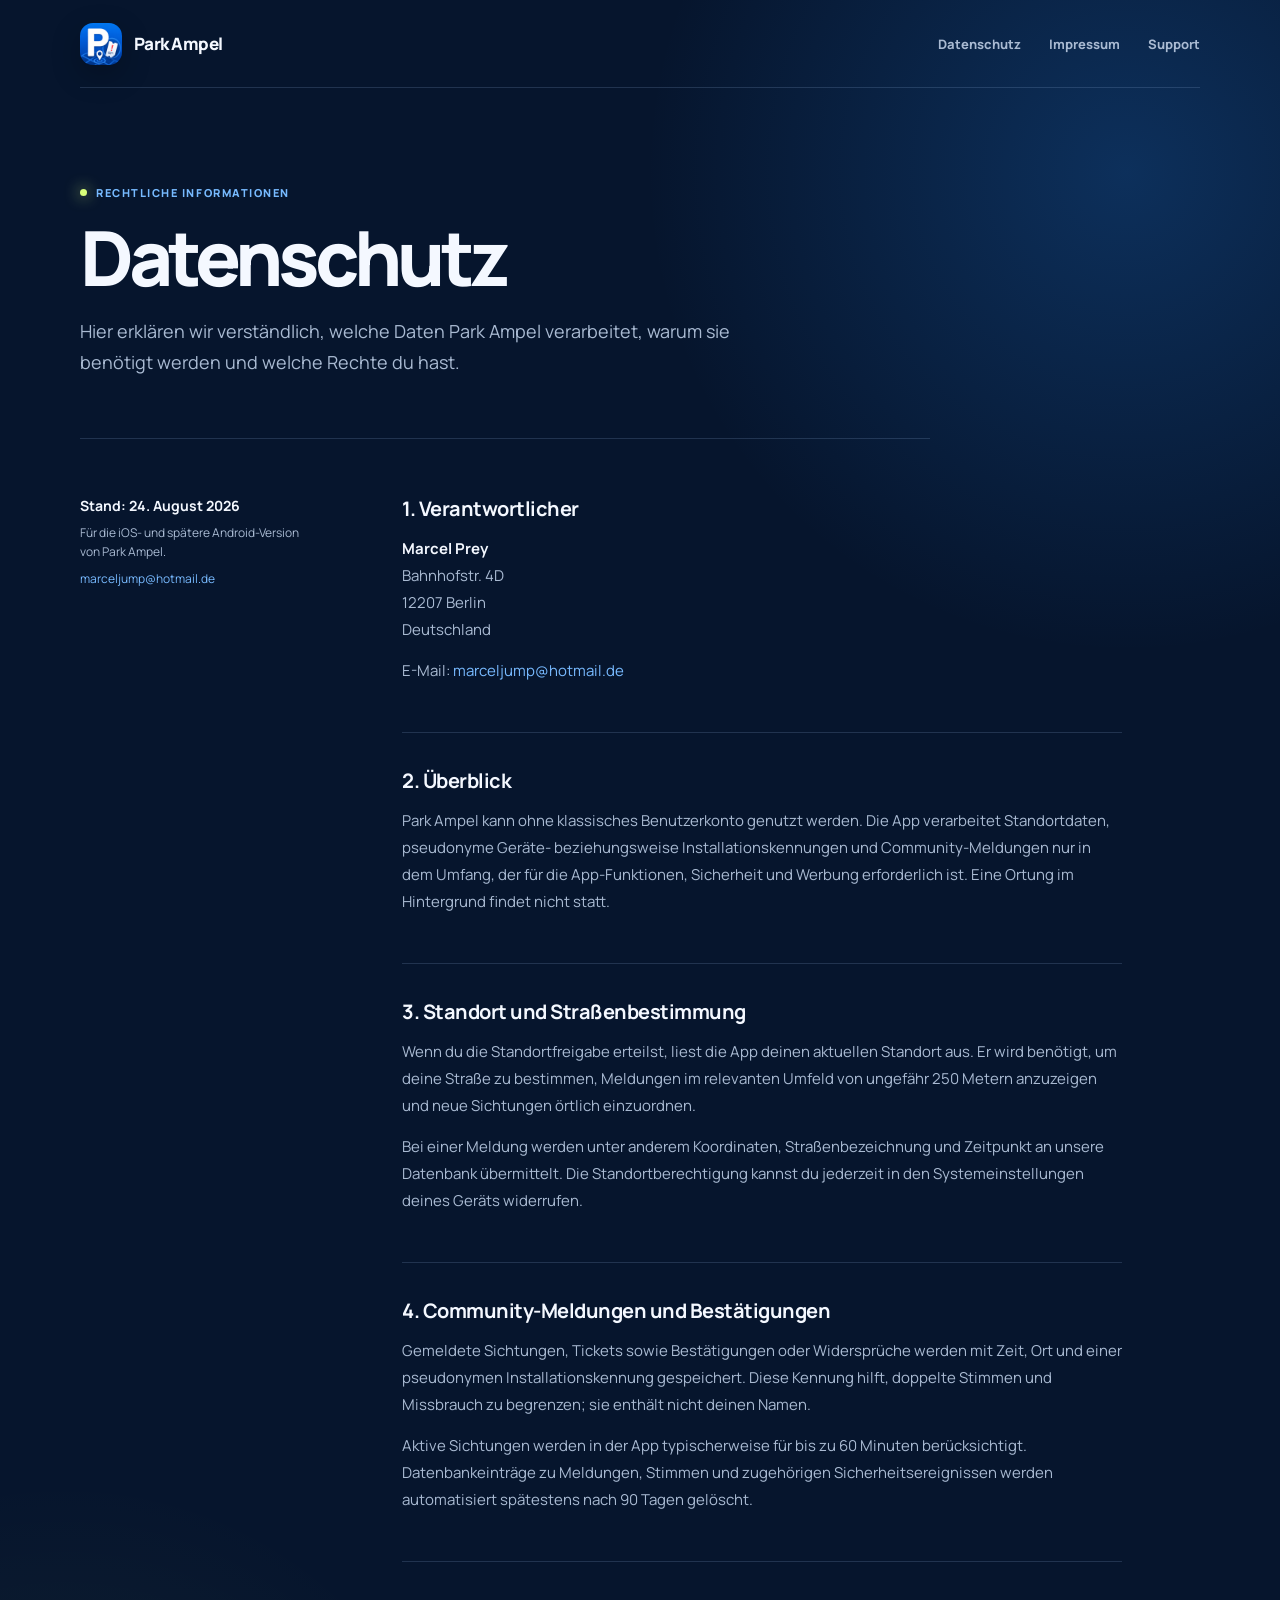
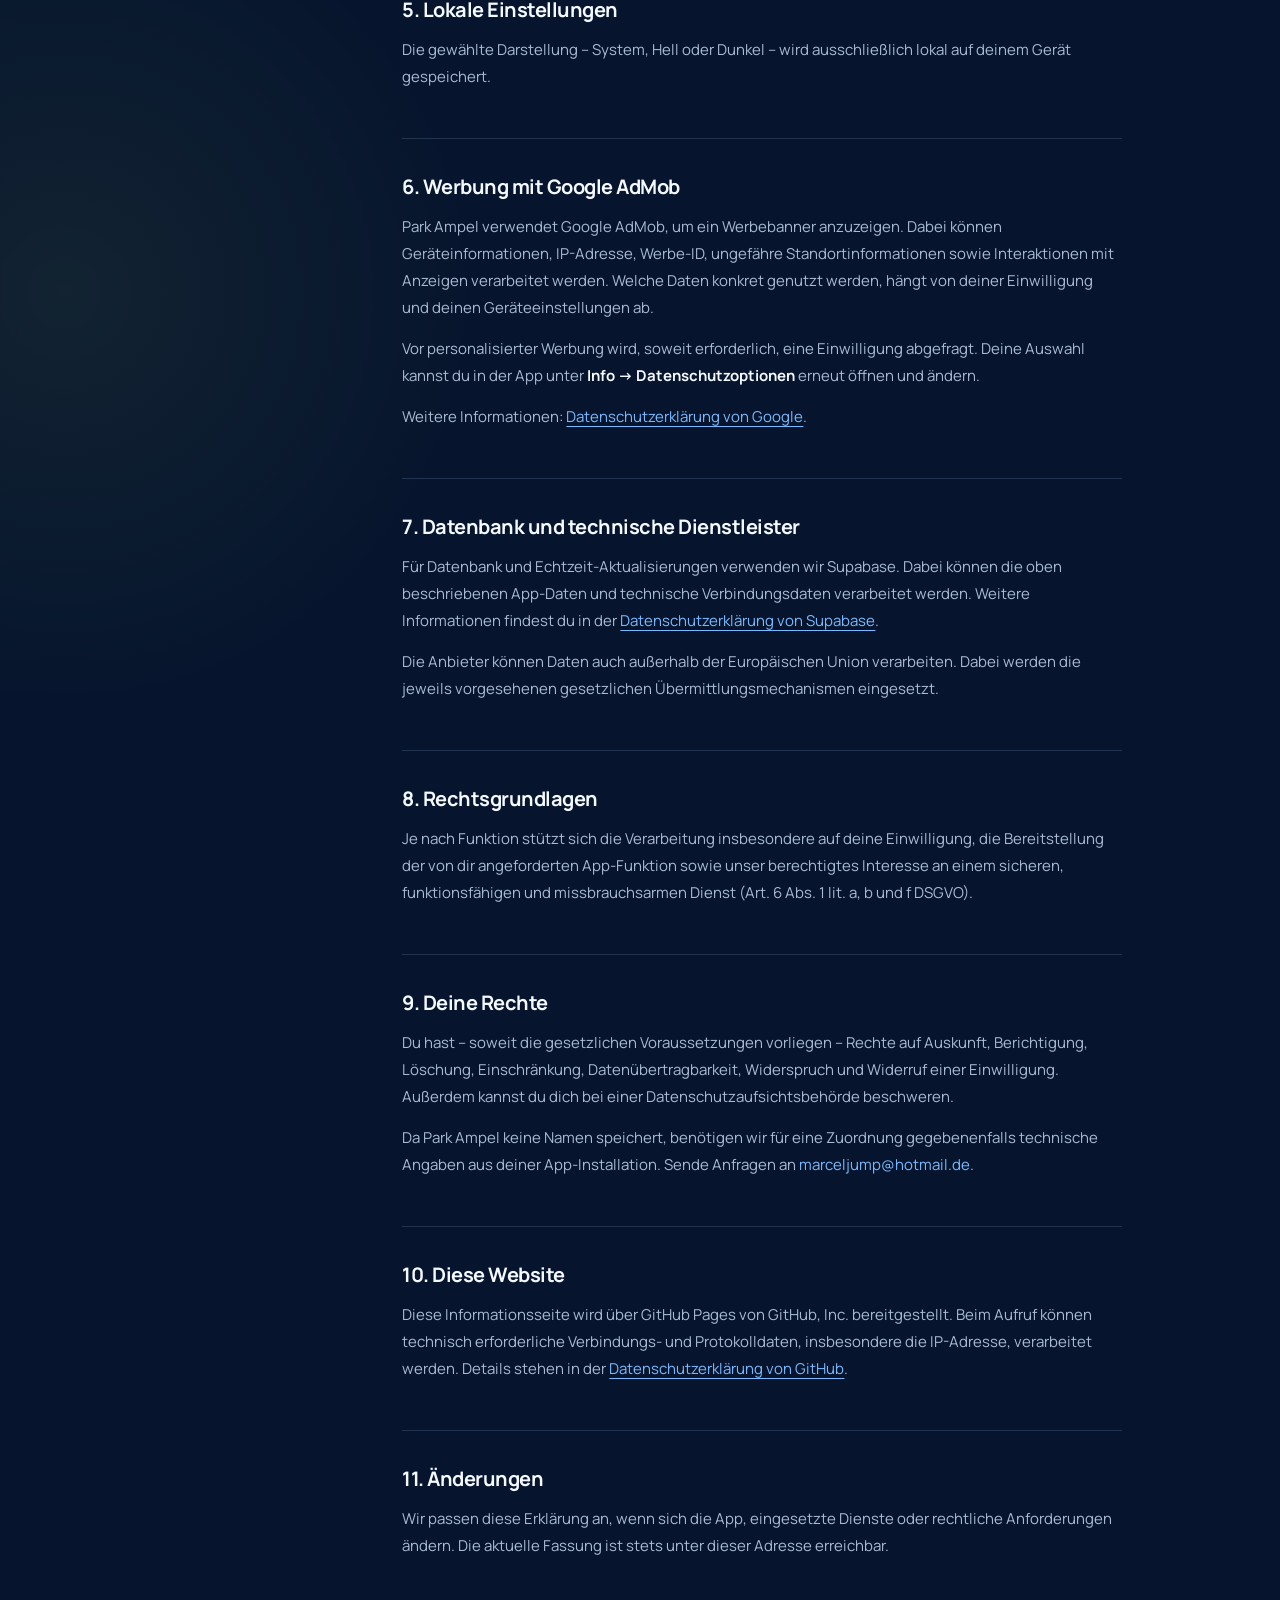
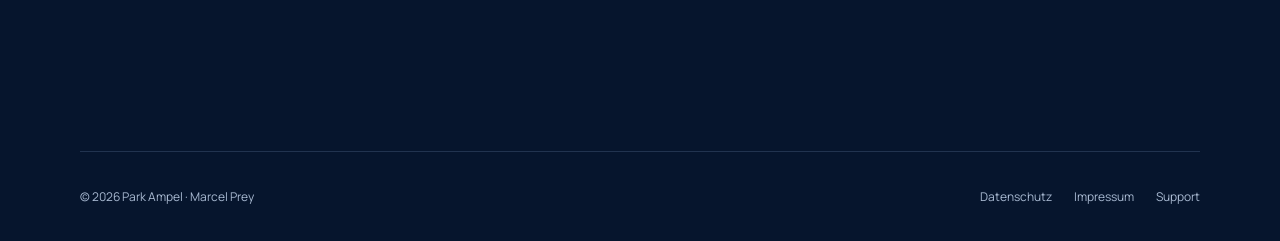
==== park-ampel/datenschutz.html @ e626ce79 "Add Park Ampel website and legal pages" ====
<!doctype html>
<html lang="de">
<head>
  <meta charset="utf-8">
  <meta name="viewport" content="width=device-width,initial-scale=1">
  <title>Datenschutz – Park Ampel</title>
  <meta name="description" content="Datenschutzerklärung der Park-Ampel-App.">
  <meta name="theme-color" content="#06152d">
  <link rel="canonical" href="https://marcelpep030-maker.github.io/park-ampel/datenschutz.html">
  <meta property="og:title" content="Datenschutz – Park Ampel">
  <meta property="og:description" content="Informationen zur Verarbeitung von Standort-, Community- und Werbedaten in Park Ampel.">
  <meta property="og:type" content="website">
  <meta property="og:url" content="https://marcelpep030-maker.github.io/park-ampel/datenschutz.html">
  <meta property="og:image" content="https://marcelpep030-maker.github.io/park-ampel/og.png">
  <link rel="icon" href="park-ampel-icon.png">
  <link rel="preconnect" href="https://fonts.googleapis.com">
  <link rel="preconnect" href="https://fonts.gstatic.com" crossorigin>
  <link href="https://fonts.googleapis.com/css2?family=Manrope:wght@400;600;700;800&display=swap" rel="stylesheet">
  <link rel="stylesheet" href="style.css">
</head>
<body>
  <header class="site-header shell">
    <a class="brand" href="./" aria-label="Park Ampel Startseite"><span class="brand-icon-wrap"><img class="brand-icon" src="park-ampel-icon.png" alt=""></span><span>Park Ampel</span></a>
    <nav aria-label="Hauptnavigation"><a href="datenschutz.html">Datenschutz</a><a href="impressum.html">Impressum</a><a href="support.html">Support</a></nav>
  </header>

  <main class="document shell">
    <div class="document-head">
      <p class="eyebrow"><span></span>Rechtliche Informationen</p>
      <h1>Datenschutz</h1>
      <p>Hier erklären wir verständlich, welche Daten Park Ampel verarbeitet, warum sie benötigt werden und welche Rechte du hast.</p>
    </div>
    <div class="document-grid">
      <aside><strong>Stand: 24. August 2026</strong><span>Für die iOS- und spätere Android-Version von Park Ampel.</span><a href="mailto:marceljump@hotmail.de">marceljump@hotmail.de</a></aside>
      <div class="document-content">
        <section><h2>1. Verantwortlicher</h2><p><strong>Marcel Prey</strong><br>Bahnhofstr. 4D<br>12207 Berlin<br>Deutschland</p><p>E-Mail: <a href="mailto:marceljump@hotmail.de">marceljump@hotmail.de</a></p></section>
        <section><h2>2. Überblick</h2><p>Park Ampel kann ohne klassisches Benutzerkonto genutzt werden. Die App verarbeitet Standortdaten, pseudonyme Geräte- beziehungsweise Installationskennungen und Community-Meldungen nur in dem Umfang, der für die App-Funktionen, Sicherheit und Werbung erforderlich ist. Eine Ortung im Hintergrund findet nicht statt.</p></section>
        <section><h2>3. Standort und Straßenbestimmung</h2><p>Wenn du die Standortfreigabe erteilst, liest die App deinen aktuellen Standort aus. Er wird benötigt, um deine Straße zu bestimmen, Meldungen im relevanten Umfeld von ungefähr 250 Metern anzuzeigen und neue Sichtungen örtlich einzuordnen.</p><p>Bei einer Meldung werden unter anderem Koordinaten, Straßenbezeichnung und Zeitpunkt an unsere Datenbank übermittelt. Die Standortberechtigung kannst du jederzeit in den Systemeinstellungen deines Geräts widerrufen.</p></section>
        <section><h2>4. Community-Meldungen und Bestätigungen</h2><p>Gemeldete Sichtungen, Tickets sowie Bestätigungen oder Widersprüche werden mit Zeit, Ort und einer pseudonymen Installationskennung gespeichert. Diese Kennung hilft, doppelte Stimmen und Missbrauch zu begrenzen; sie enthält nicht deinen Namen.</p><p>Aktive Sichtungen werden in der App typischerweise für bis zu 60 Minuten berücksichtigt. Datenbankeinträge zu Meldungen, Stimmen und zugehörigen Sicherheitsereignissen werden automatisiert spätestens nach 90 Tagen gelöscht.</p></section>
        <section><h2>5. Lokale Einstellungen</h2><p>Die gewählte Darstellung – System, Hell oder Dunkel – wird ausschließlich lokal auf deinem Gerät gespeichert.</p></section>
        <section><h2>6. Werbung mit Google AdMob</h2><p>Park Ampel verwendet Google AdMob, um ein Werbebanner anzuzeigen. Dabei können Geräteinformationen, IP-Adresse, Werbe-ID, ungefähre Standortinformationen sowie Interaktionen mit Anzeigen verarbeitet werden. Welche Daten konkret genutzt werden, hängt von deiner Einwilligung und deinen Geräteeinstellungen ab.</p><p>Vor personalisierter Werbung wird, soweit erforderlich, eine Einwilligung abgefragt. Deine Auswahl kannst du in der App unter <strong>Info → Datenschutzoptionen</strong> erneut öffnen und ändern.</p><p>Weitere Informationen: <a class="text-link" href="https://policies.google.com/privacy" rel="noopener noreferrer">Datenschutzerklärung von Google</a>.</p></section>
        <section><h2>7. Datenbank und technische Dienstleister</h2><p>Für Datenbank und Echtzeit-Aktualisierungen verwenden wir Supabase. Dabei können die oben beschriebenen App-Daten und technische Verbindungsdaten verarbeitet werden. Weitere Informationen findest du in der <a class="text-link" href="https://supabase.com/privacy" rel="noopener noreferrer">Datenschutzerklärung von Supabase</a>.</p><p>Die Anbieter können Daten auch außerhalb der Europäischen Union verarbeiten. Dabei werden die jeweils vorgesehenen gesetzlichen Übermittlungsmechanismen eingesetzt.</p></section>
        <section><h2>8. Rechtsgrundlagen</h2><p>Je nach Funktion stützt sich die Verarbeitung insbesondere auf deine Einwilligung, die Bereitstellung der von dir angeforderten App-Funktion sowie unser berechtigtes Interesse an einem sicheren, funktionsfähigen und missbrauchsarmen Dienst (Art. 6 Abs. 1 lit. a, b und f DSGVO).</p></section>
        <section><h2>9. Deine Rechte</h2><p>Du hast – soweit die gesetzlichen Voraussetzungen vorliegen – Rechte auf Auskunft, Berichtigung, Löschung, Einschränkung, Datenübertragbarkeit, Widerspruch und Widerruf einer Einwilligung. Außerdem kannst du dich bei einer Datenschutzaufsichtsbehörde beschweren.</p><p>Da Park Ampel keine Namen speichert, benötigen wir für eine Zuordnung gegebenenfalls technische Angaben aus deiner App-Installation. Sende Anfragen an <a href="mailto:marceljump@hotmail.de">marceljump@hotmail.de</a>.</p></section>
        <section><h2>10. Diese Website</h2><p>Diese Informationsseite wird über GitHub Pages von GitHub, Inc. bereitgestellt. Beim Aufruf können technisch erforderliche Verbindungs- und Protokolldaten, insbesondere die IP-Adresse, verarbeitet werden. Details stehen in der <a class="text-link" href="https://docs.github.com/de/site-policy/privacy-policies/github-general-privacy-statement" rel="noopener noreferrer">Datenschutzerklärung von GitHub</a>.</p></section>
        <section><h2>11. Änderungen</h2><p>Wir passen diese Erklärung an, wenn sich die App, eingesetzte Dienste oder rechtliche Anforderungen ändern. Die aktuelle Fassung ist stets unter dieser Adresse erreichbar.</p></section>
      </div>
    </div>
  </main>
  <footer class="shell"><span>© 2026 Park Ampel · Marcel Prey</span><div><a href="datenschutz.html">Datenschutz</a><a href="impressum.html">Impressum</a><a href="support.html">Support</a></div></footer>
</body>
</html>
---- park-ampel/style.css ----
:root{--navy:#06152d;--navy-soft:#0b2144;--blue:#2285ef;--lime:#d8ff79;--paper:#f4f8ff;--muted:#a9bad2;--line:rgba(157,190,232,.18)}
*{box-sizing:border-box}html{scroll-behavior:smooth}body{margin:0;color:var(--paper);background:radial-gradient(circle at 88% 5%,rgba(34,133,239,.24),transparent 30rem),radial-gradient(circle at 5% 55%,rgba(216,255,121,.06),transparent 26rem),var(--navy);font-family:Manrope,-apple-system,BlinkMacSystemFont,"Segoe UI",sans-serif}a{color:inherit;text-decoration:none}.shell{width:min(1120px,calc(100% - 40px));margin-inline:auto}.site-header{min-height:88px;display:flex;align-items:center;justify-content:space-between;border-bottom:1px solid var(--line)}.brand{display:flex;align-items:center;gap:12px;font-size:17px;font-weight:850;letter-spacing:-.03em}.brand-icon-wrap{width:42px;height:42px;overflow:hidden;border-radius:13px;display:grid;place-items:center;box-shadow:0 10px 30px rgba(0,0,0,.24)}.brand-icon{width:112%;height:112%;max-width:none}nav{display:flex;gap:28px;color:var(--muted);font-size:13px;font-weight:750}nav a:hover,footer a:hover{color:#fff}.hero{min-height:640px;display:grid;grid-template-columns:1.15fr .85fr;align-items:center;gap:clamp(40px,7vw,100px);padding-block:82px}.eyebrow{display:flex;align-items:center;gap:9px;color:#77baff;font-size:11px;font-weight:850;letter-spacing:.14em;text-transform:uppercase}.eyebrow span{width:7px;height:7px;border-radius:50%;background:var(--lime);box-shadow:0 0 15px var(--lime)}h1{margin:20px 0;max-width:720px;font-size:clamp(48px,7vw,84px);line-height:.98;letter-spacing:-.065em;font-weight:900}h1 em{color:var(--lime);font-style:normal}.lede{max-width:620px;color:var(--muted);font-size:clamp(16px,2vw,19px);line-height:1.75}.actions{display:flex;flex-wrap:wrap;gap:12px;margin-top:34px}.button{min-height:50px;padding:0 22px;border-radius:15px;display:inline-flex;align-items:center;justify-content:center;font-size:13px;font-weight:850}.button.primary{background:var(--blue);color:#fff;box-shadow:0 12px 34px rgba(34,133,239,.32)}.button.secondary{border:1px solid var(--line);background:rgba(255,255,255,.035)}.risk-demo{display:grid;place-items:center;gap:24px}.risk-ring{width:min(330px,80vw);aspect-ratio:1;border-radius:50%;display:flex;flex-direction:column;align-items:center;justify-content:center;color:var(--navy);background:radial-gradient(circle at 35% 25%,#eeffb2,var(--lime) 55%,#aeea4c);border:7px solid var(--navy);outline:3px solid var(--lime);box-shadow:0 0 0 13px rgba(34,133,239,.15),0 35px 80px rgba(0,0,0,.38)}.risk-ring span{font-size:11px;font-weight:900;letter-spacing:.16em;text-transform:uppercase}.risk-ring strong{font-size:54px;line-height:1.1;letter-spacing:-.05em}.risk-ring small{padding:7px 13px;border-radius:999px;background:rgba(6,21,45,.16);font-weight:800}.risk-demo>p{color:var(--muted);font-size:11px;font-weight:700}.trust-grid{display:grid;grid-template-columns:repeat(3,1fr);gap:14px;padding-bottom:92px}.trust-grid article{padding:28px;border-radius:22px;border:1px solid var(--line);background:rgba(11,33,68,.62)}.card-number{color:#5aa8ff;font-size:11px;font-weight:900;letter-spacing:.12em}.trust-grid h2{margin:22px 0 8px;font-size:18px;letter-spacing:-.03em}.trust-grid p{margin:0;color:var(--muted);font-size:14px;line-height:1.65}footer{min-height:90px;display:flex;align-items:center;justify-content:space-between;gap:20px;border-top:1px solid var(--line);color:var(--muted);font-size:12px}footer div{display:flex;gap:22px}.document{padding-block:86px 110px}.document-head{max-width:850px;padding-bottom:60px;border-bottom:1px solid var(--line)}.document-head h1{margin-bottom:22px;font-size:clamp(46px,7vw,76px)}.document-head>p:last-child{max-width:720px;margin:0;color:var(--muted);font-size:18px;line-height:1.7}.document-grid{display:grid;grid-template-columns:220px minmax(0,720px);gap:clamp(42px,8vw,110px);padding-top:56px}.document-grid aside{display:flex;flex-direction:column;align-items:flex-start;gap:8px;position:sticky;top:30px;align-self:start;color:var(--muted);font-size:12px;line-height:1.55}.document-grid aside strong{color:var(--paper);font-size:14px}.document-grid aside a,.document-content a{color:#78baff;overflow-wrap:anywhere}.document-content{min-width:0}.document-content section{padding:0 0 34px;margin:0 0 34px;border-bottom:1px solid var(--line)}.document-content section:last-child{border-bottom:0}.document-content h2{margin:0 0 13px;color:var(--paper);font-size:20px;letter-spacing:-.025em}.document-content p{margin:0 0 14px;color:var(--muted);font-size:15px;line-height:1.8}.document-content strong{color:var(--paper)}.document-content .button{color:#fff;margin-top:8px}.text-link{text-decoration:underline;text-underline-offset:4px}.support-callout{padding:28px!important;border:1px solid rgba(34,133,239,.34)!important;border-radius:22px;background:rgba(34,133,239,.09)}
@media(max-width:760px){.shell{width:min(100% - 28px,620px)}.site-header{min-height:76px}nav{gap:15px}nav a:first-child{display:none}.hero{grid-template-columns:1fr;min-height:auto;padding-block:64px 82px}.risk-demo{order:-1}.risk-ring{width:min(250px,70vw)}h1{font-size:clamp(45px,13vw,66px)}.trust-grid{grid-template-columns:1fr}.document{padding-block:58px 76px}.document-head{padding-bottom:40px}.document-grid{grid-template-columns:1fr;gap:36px;padding-top:38px}.document-grid aside{position:static;padding:18px;border-radius:16px;background:rgba(255,255,255,.035)}footer{align-items:flex-start;flex-direction:column;justify-content:center;padding-block:28px}}
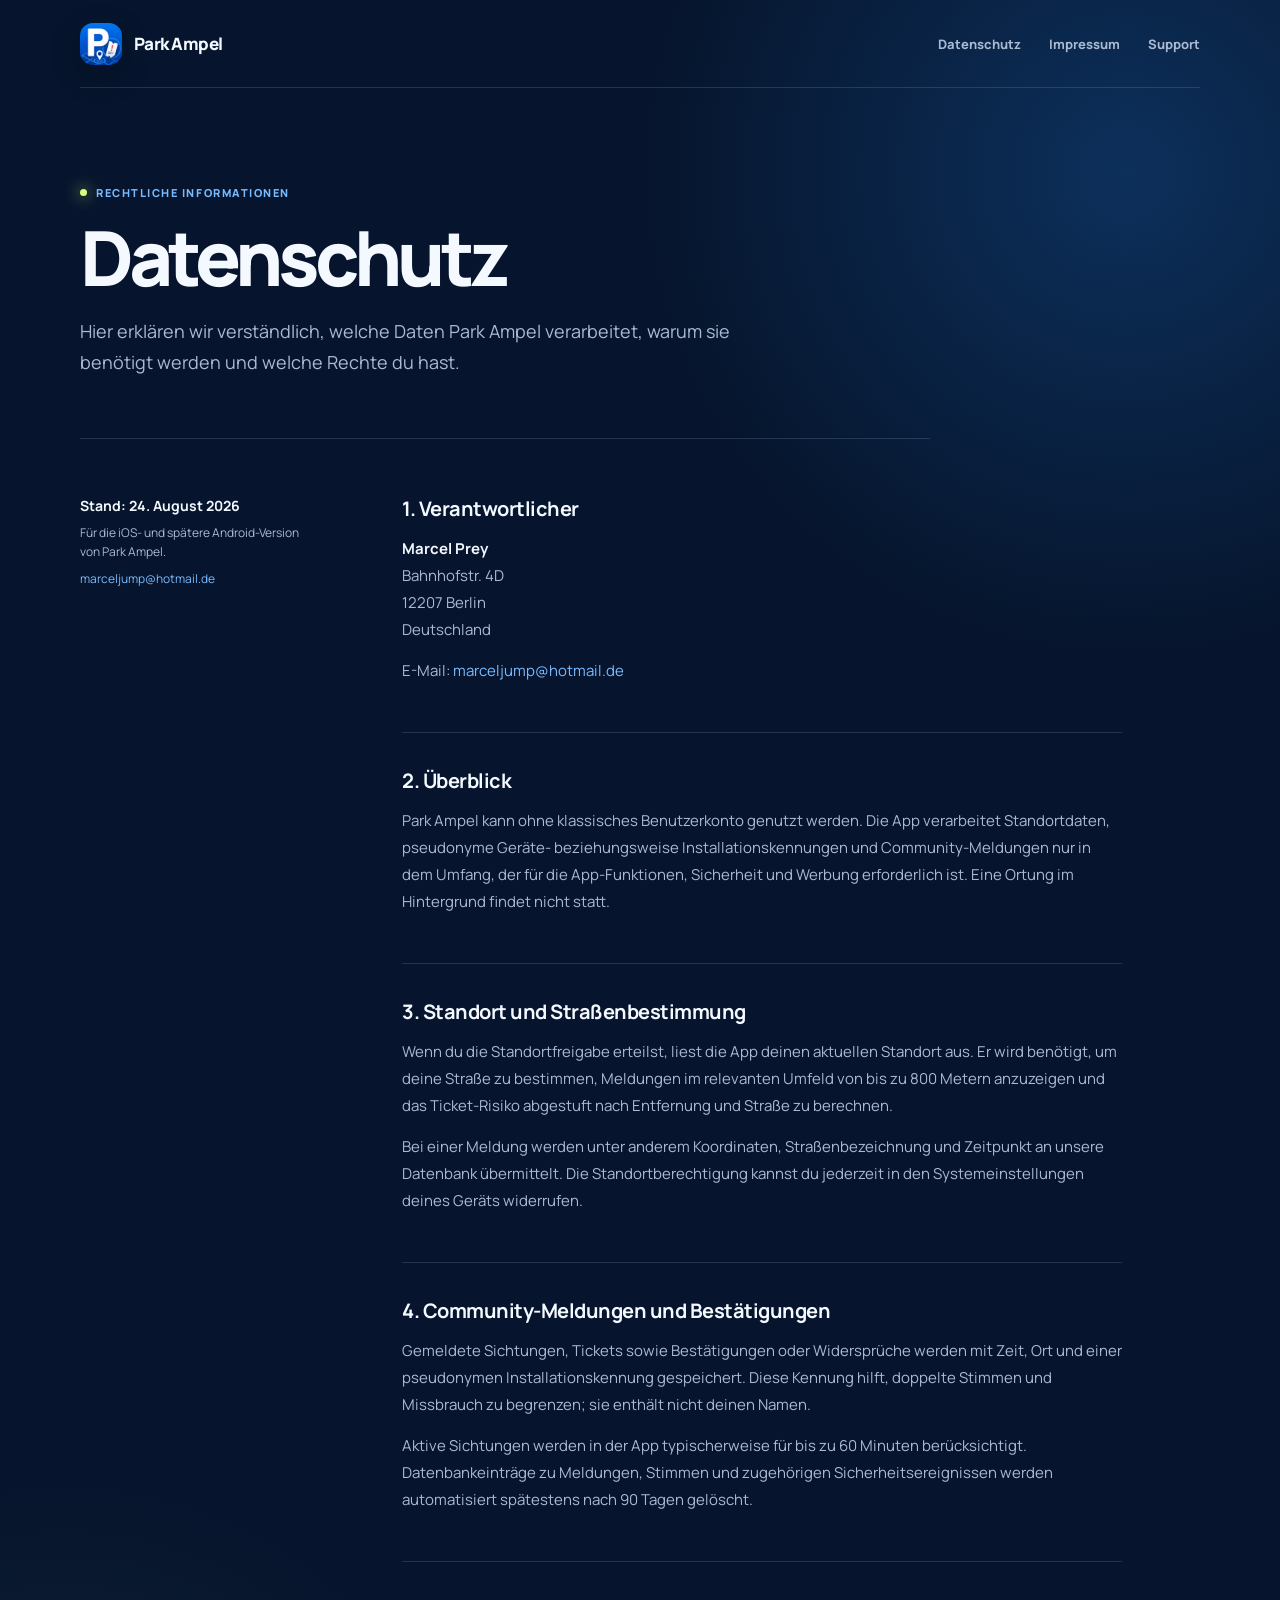
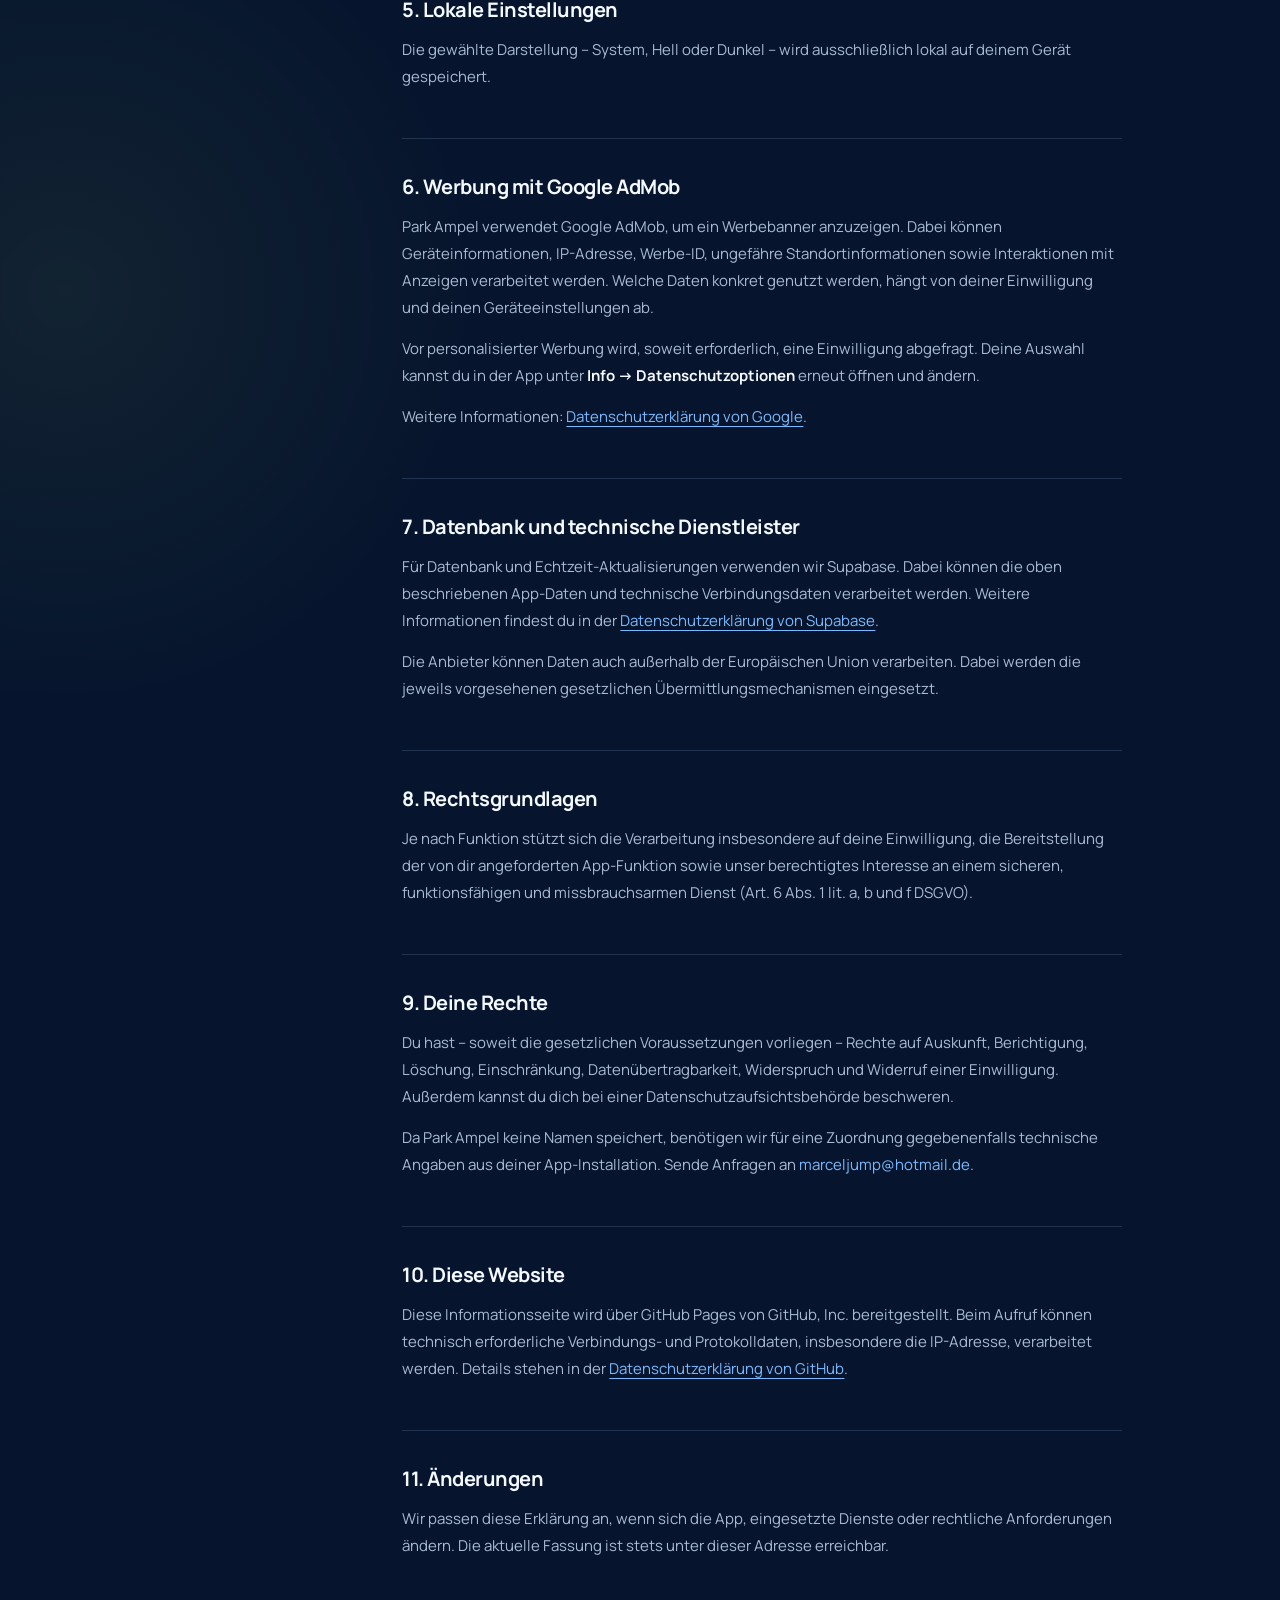
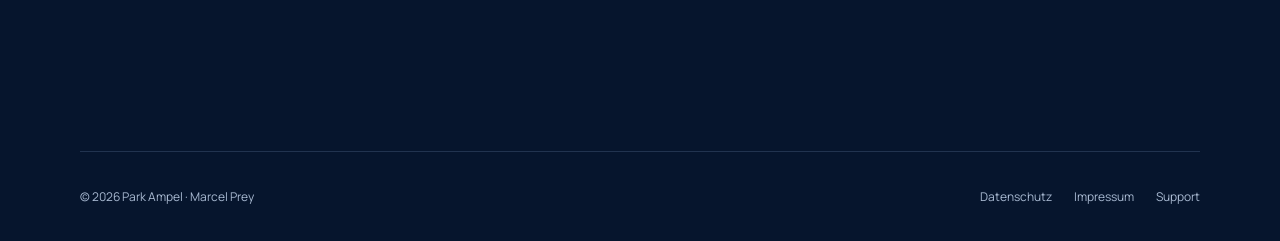
==== commit f33c4110: "Document Park Ampel area alerts" ====
--- a/park-ampel/datenschutz.html
+++ b/park-ampel/datenschutz.html
@@ -35,7 +35,7 @@
       <div class="document-content">
         <section><h2>1. Verantwortlicher</h2><p><strong>Marcel Prey</strong><br>Bahnhofstr. 4D<br>12207 Berlin<br>Deutschland</p><p>E-Mail: <a href="mailto:marceljump@hotmail.de">marceljump@hotmail.de</a></p></section>
         <section><h2>2. Überblick</h2><p>Park Ampel kann ohne klassisches Benutzerkonto genutzt werden. Die App verarbeitet Standortdaten, pseudonyme Geräte- beziehungsweise Installationskennungen und Community-Meldungen nur in dem Umfang, der für die App-Funktionen, Sicherheit und Werbung erforderlich ist. Eine Ortung im Hintergrund findet nicht statt.</p></section>
-        <section><h2>3. Standort und Straßenbestimmung</h2><p>Wenn du die Standortfreigabe erteilst, liest die App deinen aktuellen Standort aus. Er wird benötigt, um deine Straße zu bestimmen, Meldungen im relevanten Umfeld von ungefähr 250 Metern anzuzeigen und neue Sichtungen örtlich einzuordnen.</p><p>Bei einer Meldung werden unter anderem Koordinaten, Straßenbezeichnung und Zeitpunkt an unsere Datenbank übermittelt. Die Standortberechtigung kannst du jederzeit in den Systemeinstellungen deines Geräts widerrufen.</p></section>
+        <section><h2>3. Standort und Straßenbestimmung</h2><p>Wenn du die Standortfreigabe erteilst, liest die App deinen aktuellen Standort aus. Er wird benötigt, um deine Straße zu bestimmen, Meldungen im relevanten Umfeld von bis zu 800 Metern anzuzeigen und das Ticket-Risiko abgestuft nach Entfernung und Straße zu berechnen.</p><p>Bei einer Meldung werden unter anderem Koordinaten, Straßenbezeichnung und Zeitpunkt an unsere Datenbank übermittelt. Die Standortberechtigung kannst du jederzeit in den Systemeinstellungen deines Geräts widerrufen.</p></section>
         <section><h2>4. Community-Meldungen und Bestätigungen</h2><p>Gemeldete Sichtungen, Tickets sowie Bestätigungen oder Widersprüche werden mit Zeit, Ort und einer pseudonymen Installationskennung gespeichert. Diese Kennung hilft, doppelte Stimmen und Missbrauch zu begrenzen; sie enthält nicht deinen Namen.</p><p>Aktive Sichtungen werden in der App typischerweise für bis zu 60 Minuten berücksichtigt. Datenbankeinträge zu Meldungen, Stimmen und zugehörigen Sicherheitsereignissen werden automatisiert spätestens nach 90 Tagen gelöscht.</p></section>
         <section><h2>5. Lokale Einstellungen</h2><p>Die gewählte Darstellung – System, Hell oder Dunkel – wird ausschließlich lokal auf deinem Gerät gespeichert.</p></section>
         <section><h2>6. Werbung mit Google AdMob</h2><p>Park Ampel verwendet Google AdMob, um ein Werbebanner anzuzeigen. Dabei können Geräteinformationen, IP-Adresse, Werbe-ID, ungefähre Standortinformationen sowie Interaktionen mit Anzeigen verarbeitet werden. Welche Daten konkret genutzt werden, hängt von deiner Einwilligung und deinen Geräteeinstellungen ab.</p><p>Vor personalisierter Werbung wird, soweit erforderlich, eine Einwilligung abgefragt. Deine Auswahl kannst du in der App unter <strong>Info → Datenschutzoptionen</strong> erneut öffnen und ändern.</p><p>Weitere Informationen: <a class="text-link" href="https://policies.google.com/privacy" rel="noopener noreferrer">Datenschutzerklärung von Google</a>.</p></section>
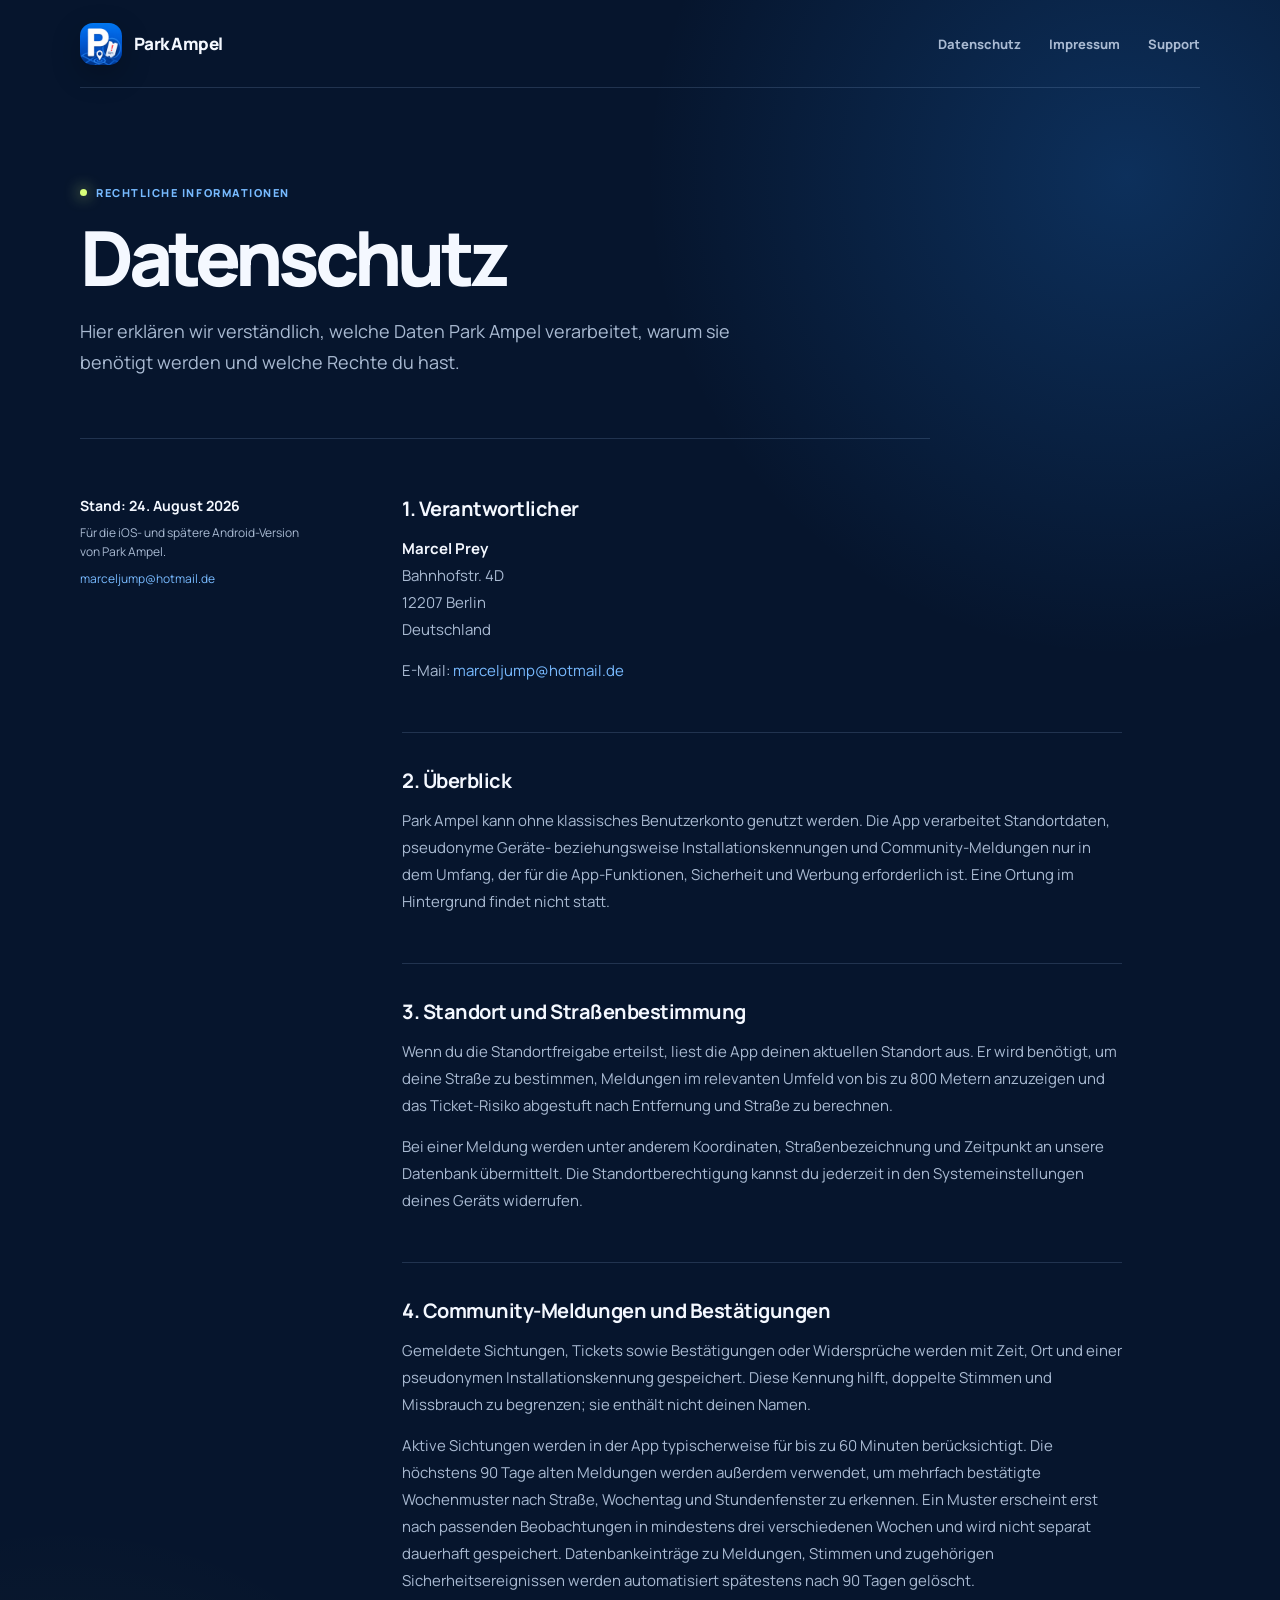
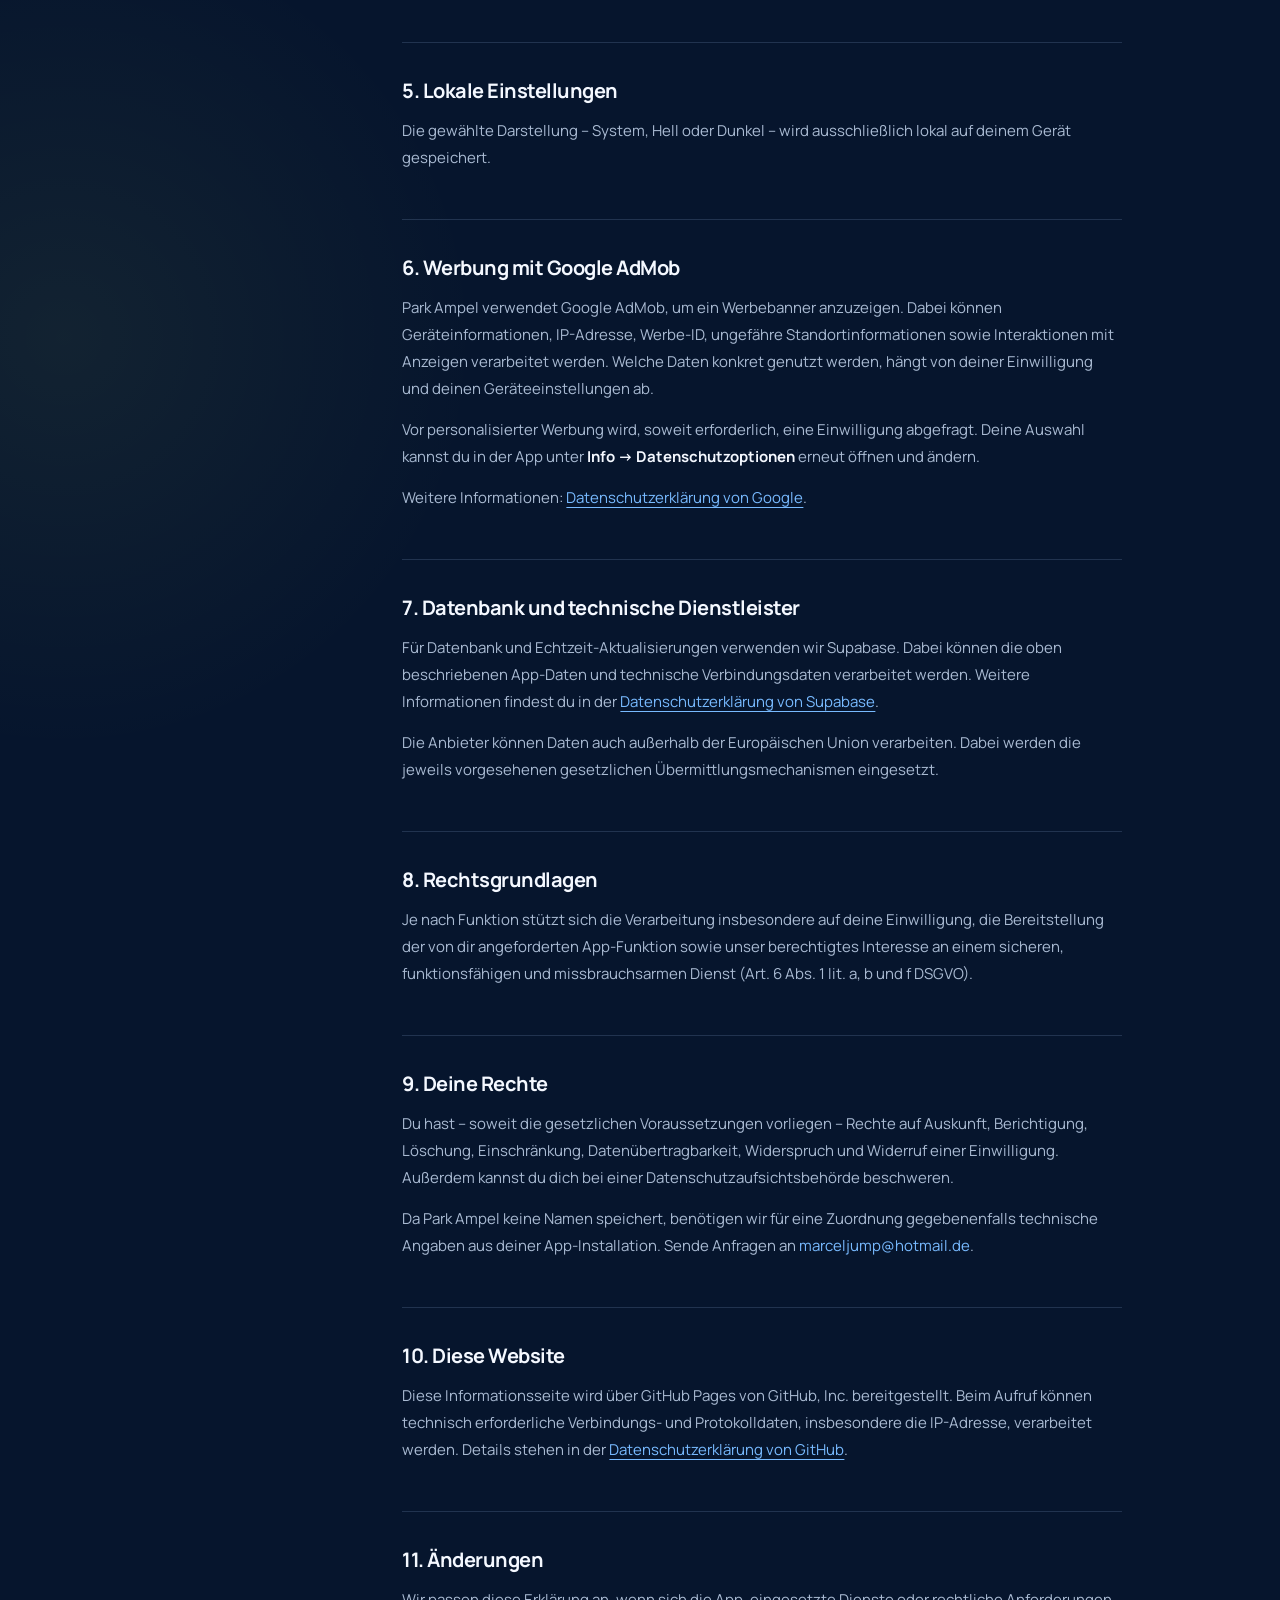
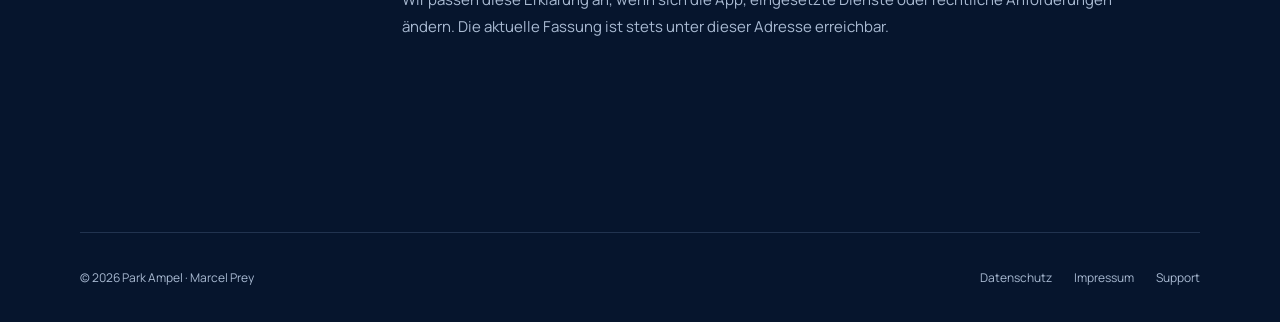
==== commit eaec3ae1: "Explain confirmed weekly control patterns" ====
--- a/park-ampel/datenschutz.html
+++ b/park-ampel/datenschutz.html
@@ -36,7 +36,7 @@
         <section><h2>1. Verantwortlicher</h2><p><strong>Marcel Prey</strong><br>Bahnhofstr. 4D<br>12207 Berlin<br>Deutschland</p><p>E-Mail: <a href="mailto:marceljump@hotmail.de">marceljump@hotmail.de</a></p></section>
         <section><h2>2. Überblick</h2><p>Park Ampel kann ohne klassisches Benutzerkonto genutzt werden. Die App verarbeitet Standortdaten, pseudonyme Geräte- beziehungsweise Installationskennungen und Community-Meldungen nur in dem Umfang, der für die App-Funktionen, Sicherheit und Werbung erforderlich ist. Eine Ortung im Hintergrund findet nicht statt.</p></section>
         <section><h2>3. Standort und Straßenbestimmung</h2><p>Wenn du die Standortfreigabe erteilst, liest die App deinen aktuellen Standort aus. Er wird benötigt, um deine Straße zu bestimmen, Meldungen im relevanten Umfeld von bis zu 800 Metern anzuzeigen und das Ticket-Risiko abgestuft nach Entfernung und Straße zu berechnen.</p><p>Bei einer Meldung werden unter anderem Koordinaten, Straßenbezeichnung und Zeitpunkt an unsere Datenbank übermittelt. Die Standortberechtigung kannst du jederzeit in den Systemeinstellungen deines Geräts widerrufen.</p></section>
-        <section><h2>4. Community-Meldungen und Bestätigungen</h2><p>Gemeldete Sichtungen, Tickets sowie Bestätigungen oder Widersprüche werden mit Zeit, Ort und einer pseudonymen Installationskennung gespeichert. Diese Kennung hilft, doppelte Stimmen und Missbrauch zu begrenzen; sie enthält nicht deinen Namen.</p><p>Aktive Sichtungen werden in der App typischerweise für bis zu 60 Minuten berücksichtigt. Datenbankeinträge zu Meldungen, Stimmen und zugehörigen Sicherheitsereignissen werden automatisiert spätestens nach 90 Tagen gelöscht.</p></section>
+        <section><h2>4. Community-Meldungen und Bestätigungen</h2><p>Gemeldete Sichtungen, Tickets sowie Bestätigungen oder Widersprüche werden mit Zeit, Ort und einer pseudonymen Installationskennung gespeichert. Diese Kennung hilft, doppelte Stimmen und Missbrauch zu begrenzen; sie enthält nicht deinen Namen.</p><p>Aktive Sichtungen werden in der App typischerweise für bis zu 60 Minuten berücksichtigt. Die höchstens 90 Tage alten Meldungen werden außerdem verwendet, um mehrfach bestätigte Wochenmuster nach Straße, Wochentag und Stundenfenster zu erkennen. Ein Muster erscheint erst nach passenden Beobachtungen in mindestens drei verschiedenen Wochen und wird nicht separat dauerhaft gespeichert. Datenbankeinträge zu Meldungen, Stimmen und zugehörigen Sicherheitsereignissen werden automatisiert spätestens nach 90 Tagen gelöscht.</p></section>
         <section><h2>5. Lokale Einstellungen</h2><p>Die gewählte Darstellung – System, Hell oder Dunkel – wird ausschließlich lokal auf deinem Gerät gespeichert.</p></section>
         <section><h2>6. Werbung mit Google AdMob</h2><p>Park Ampel verwendet Google AdMob, um ein Werbebanner anzuzeigen. Dabei können Geräteinformationen, IP-Adresse, Werbe-ID, ungefähre Standortinformationen sowie Interaktionen mit Anzeigen verarbeitet werden. Welche Daten konkret genutzt werden, hängt von deiner Einwilligung und deinen Geräteeinstellungen ab.</p><p>Vor personalisierter Werbung wird, soweit erforderlich, eine Einwilligung abgefragt. Deine Auswahl kannst du in der App unter <strong>Info → Datenschutzoptionen</strong> erneut öffnen und ändern.</p><p>Weitere Informationen: <a class="text-link" href="https://policies.google.com/privacy" rel="noopener noreferrer">Datenschutzerklärung von Google</a>.</p></section>
         <section><h2>7. Datenbank und technische Dienstleister</h2><p>Für Datenbank und Echtzeit-Aktualisierungen verwenden wir Supabase. Dabei können die oben beschriebenen App-Daten und technische Verbindungsdaten verarbeitet werden. Weitere Informationen findest du in der <a class="text-link" href="https://supabase.com/privacy" rel="noopener noreferrer">Datenschutzerklärung von Supabase</a>.</p><p>Die Anbieter können Daten auch außerhalb der Europäischen Union verarbeiten. Dabei werden die jeweils vorgesehenen gesetzlichen Übermittlungsmechanismen eingesetzt.</p></section>
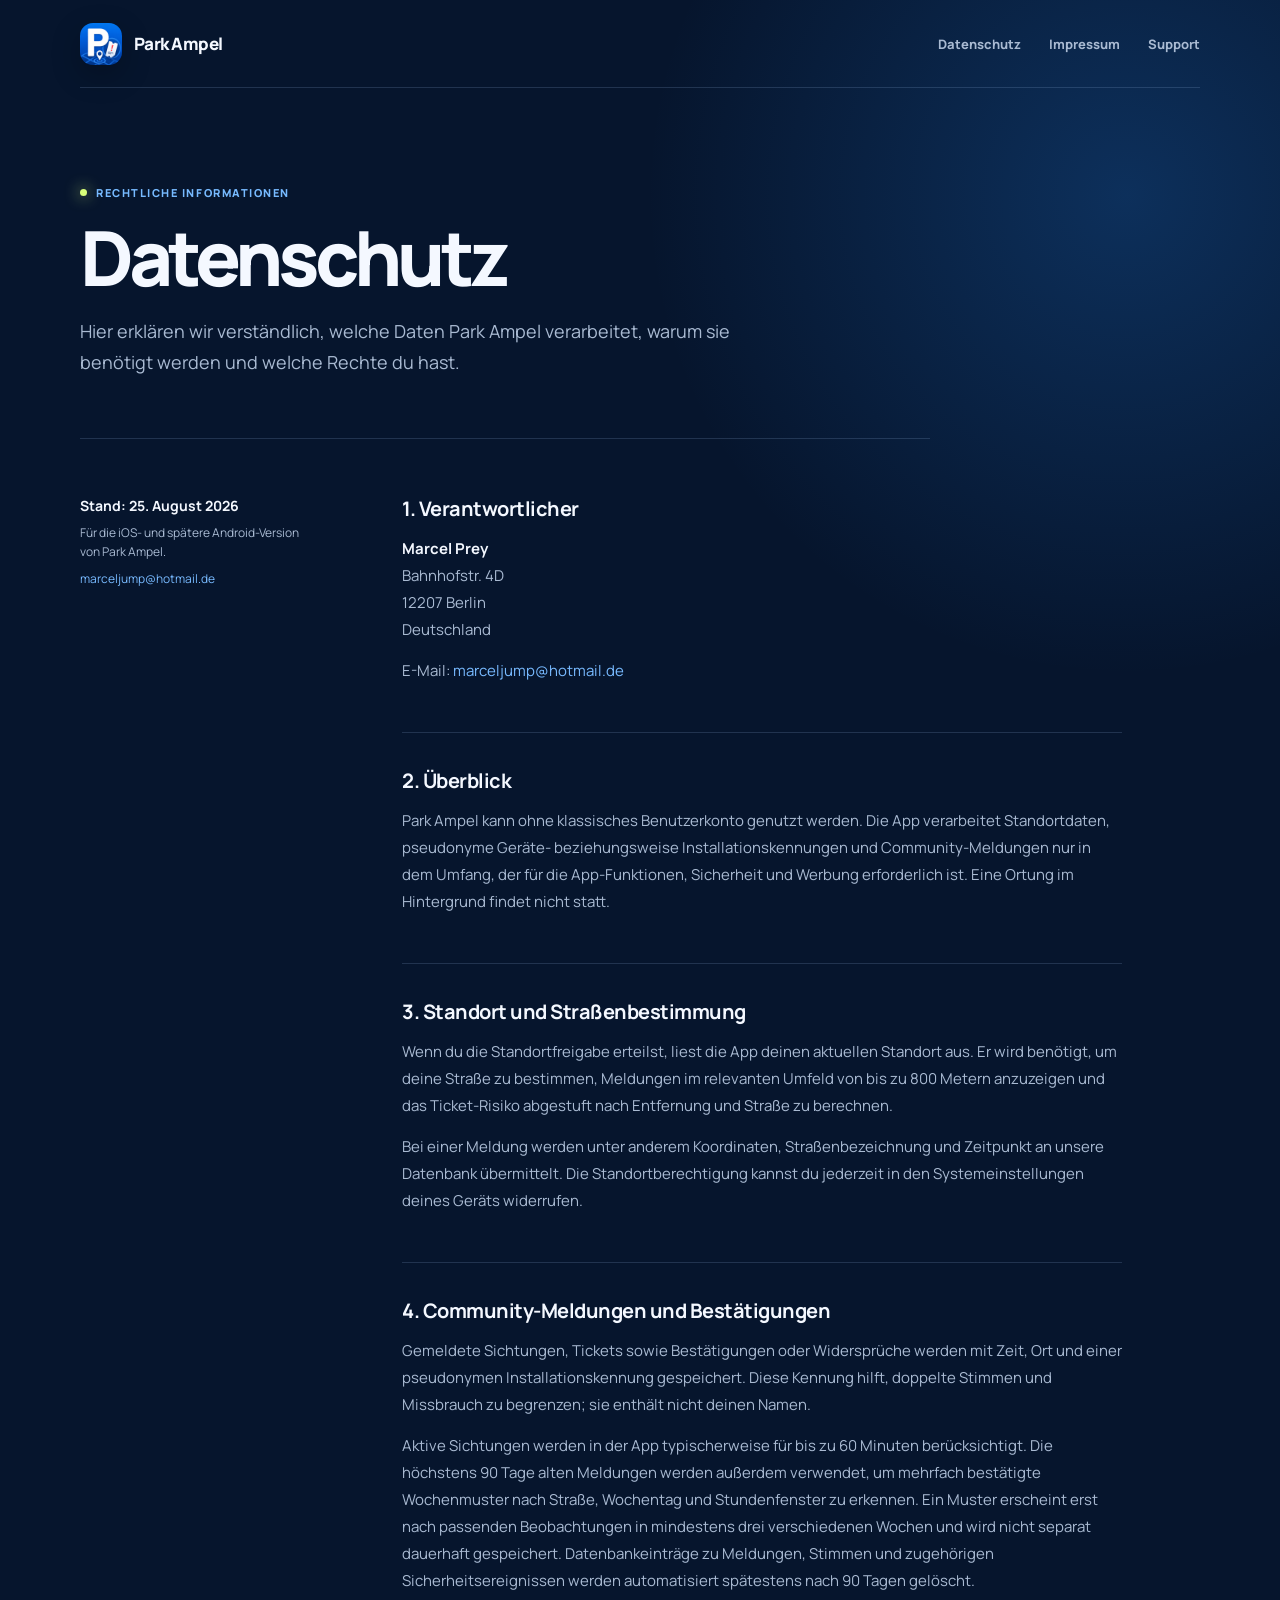
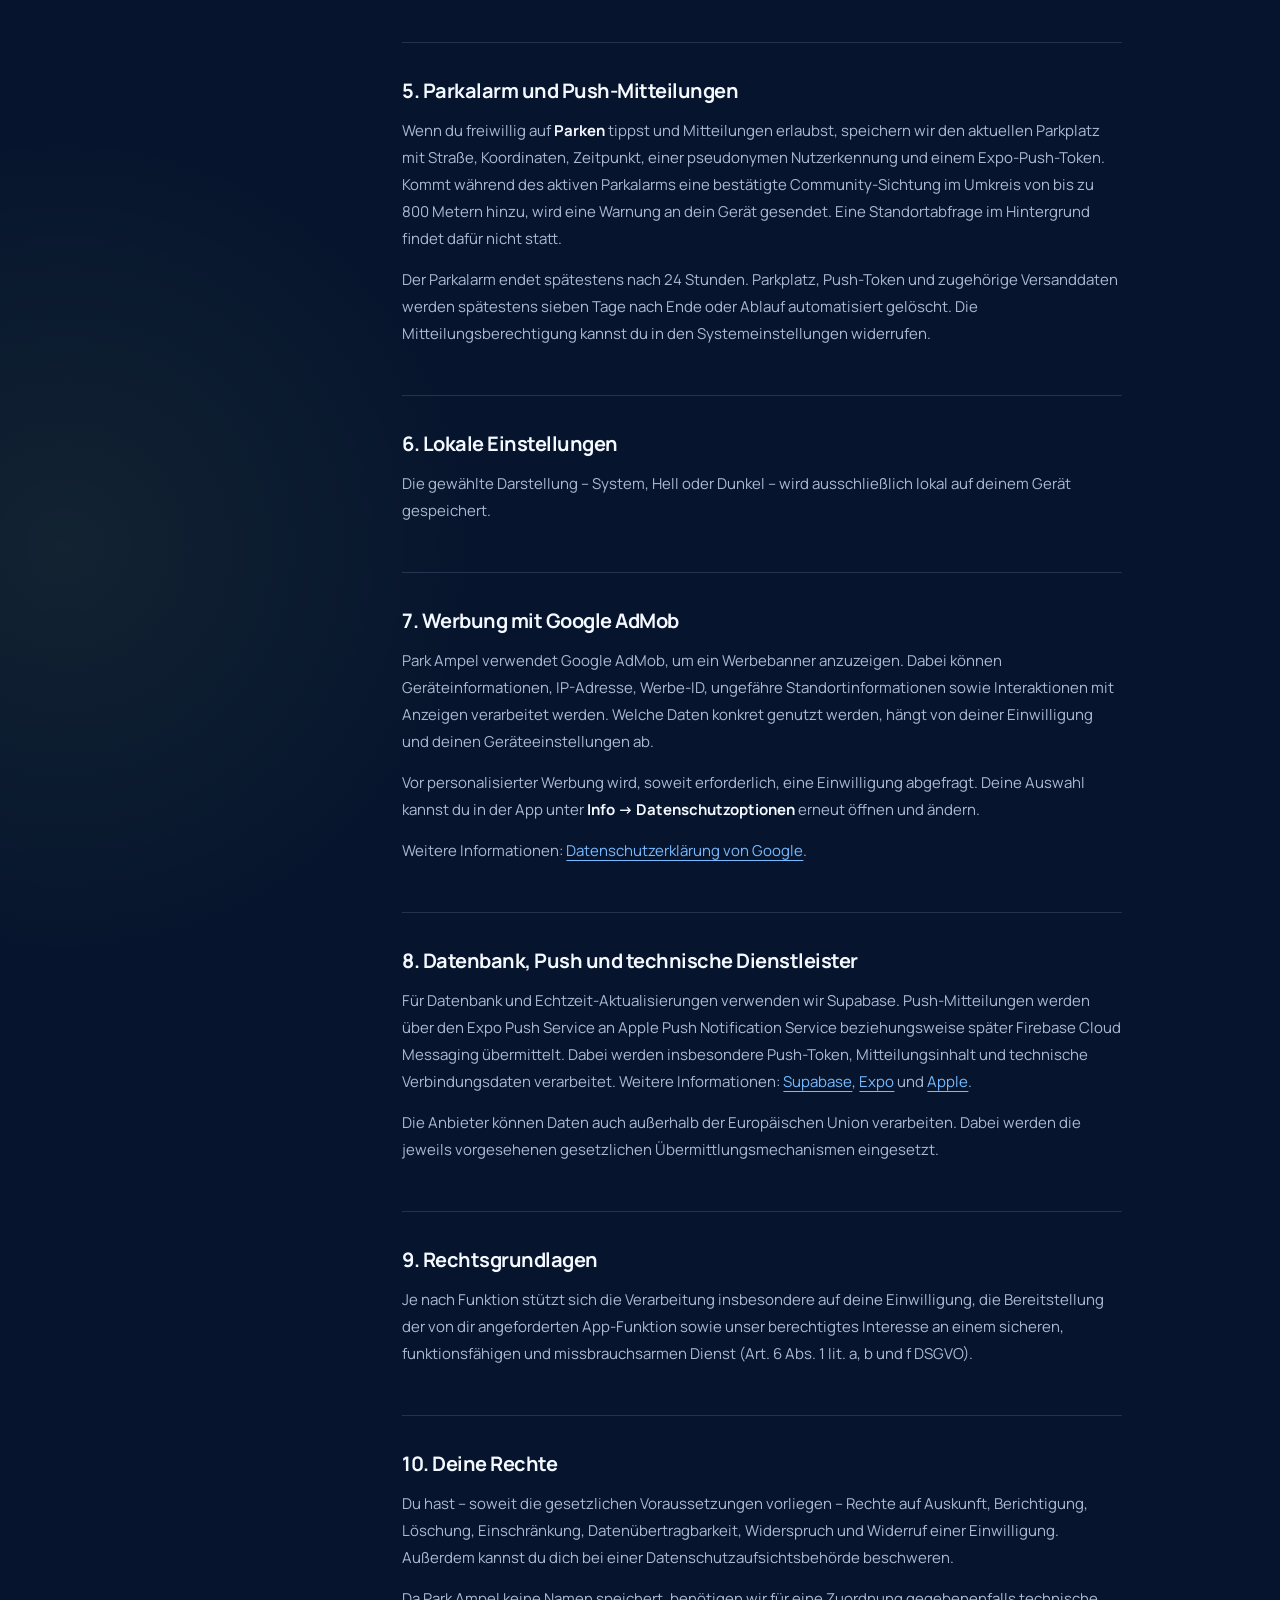
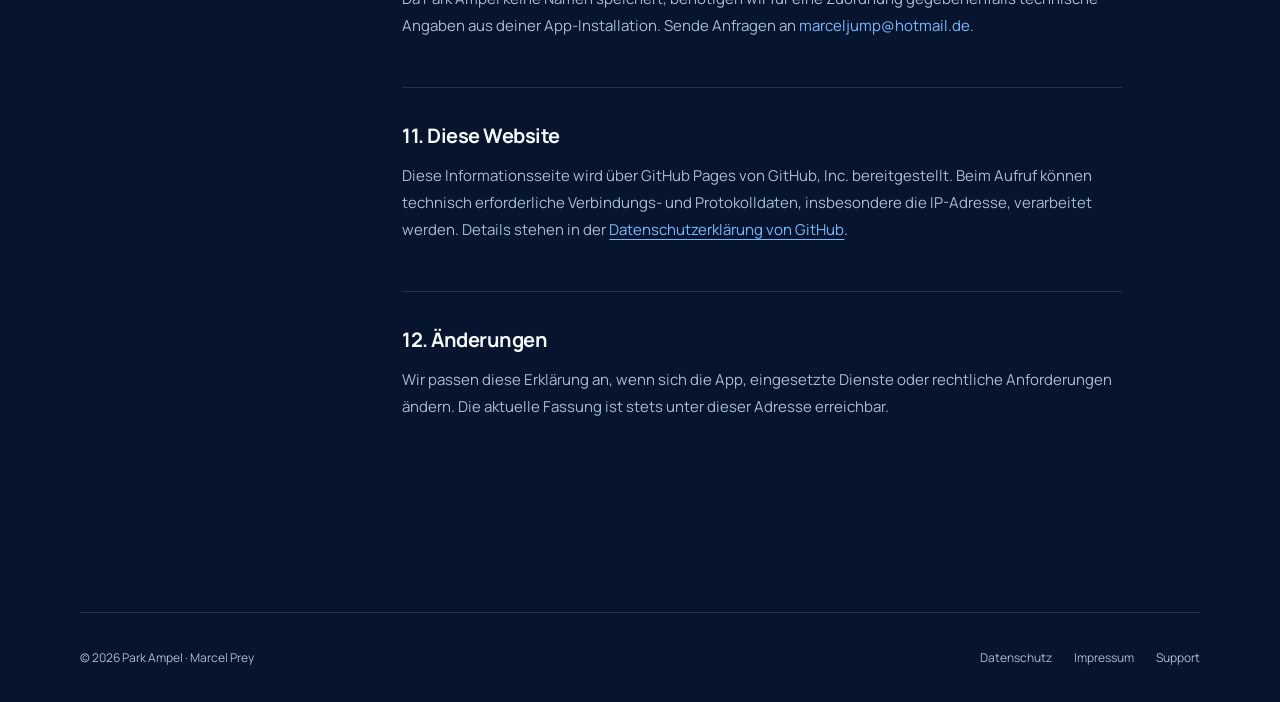
==== commit f66206b4: "Document parking push alerts" ====
--- a/park-ampel/datenschutz.html
+++ b/park-ampel/datenschutz.html
@@ -31,19 +31,20 @@
       <p>Hier erklären wir verständlich, welche Daten Park Ampel verarbeitet, warum sie benötigt werden und welche Rechte du hast.</p>
     </div>
     <div class="document-grid">
-      <aside><strong>Stand: 24. August 2026</strong><span>Für die iOS- und spätere Android-Version von Park Ampel.</span><a href="mailto:marceljump@hotmail.de">marceljump@hotmail.de</a></aside>
+      <aside><strong>Stand: 25. August 2026</strong><span>Für die iOS- und spätere Android-Version von Park Ampel.</span><a href="mailto:marceljump@hotmail.de">marceljump@hotmail.de</a></aside>
       <div class="document-content">
         <section><h2>1. Verantwortlicher</h2><p><strong>Marcel Prey</strong><br>Bahnhofstr. 4D<br>12207 Berlin<br>Deutschland</p><p>E-Mail: <a href="mailto:marceljump@hotmail.de">marceljump@hotmail.de</a></p></section>
         <section><h2>2. Überblick</h2><p>Park Ampel kann ohne klassisches Benutzerkonto genutzt werden. Die App verarbeitet Standortdaten, pseudonyme Geräte- beziehungsweise Installationskennungen und Community-Meldungen nur in dem Umfang, der für die App-Funktionen, Sicherheit und Werbung erforderlich ist. Eine Ortung im Hintergrund findet nicht statt.</p></section>
         <section><h2>3. Standort und Straßenbestimmung</h2><p>Wenn du die Standortfreigabe erteilst, liest die App deinen aktuellen Standort aus. Er wird benötigt, um deine Straße zu bestimmen, Meldungen im relevanten Umfeld von bis zu 800 Metern anzuzeigen und das Ticket-Risiko abgestuft nach Entfernung und Straße zu berechnen.</p><p>Bei einer Meldung werden unter anderem Koordinaten, Straßenbezeichnung und Zeitpunkt an unsere Datenbank übermittelt. Die Standortberechtigung kannst du jederzeit in den Systemeinstellungen deines Geräts widerrufen.</p></section>
         <section><h2>4. Community-Meldungen und Bestätigungen</h2><p>Gemeldete Sichtungen, Tickets sowie Bestätigungen oder Widersprüche werden mit Zeit, Ort und einer pseudonymen Installationskennung gespeichert. Diese Kennung hilft, doppelte Stimmen und Missbrauch zu begrenzen; sie enthält nicht deinen Namen.</p><p>Aktive Sichtungen werden in der App typischerweise für bis zu 60 Minuten berücksichtigt. Die höchstens 90 Tage alten Meldungen werden außerdem verwendet, um mehrfach bestätigte Wochenmuster nach Straße, Wochentag und Stundenfenster zu erkennen. Ein Muster erscheint erst nach passenden Beobachtungen in mindestens drei verschiedenen Wochen und wird nicht separat dauerhaft gespeichert. Datenbankeinträge zu Meldungen, Stimmen und zugehörigen Sicherheitsereignissen werden automatisiert spätestens nach 90 Tagen gelöscht.</p></section>
-        <section><h2>5. Lokale Einstellungen</h2><p>Die gewählte Darstellung – System, Hell oder Dunkel – wird ausschließlich lokal auf deinem Gerät gespeichert.</p></section>
-        <section><h2>6. Werbung mit Google AdMob</h2><p>Park Ampel verwendet Google AdMob, um ein Werbebanner anzuzeigen. Dabei können Geräteinformationen, IP-Adresse, Werbe-ID, ungefähre Standortinformationen sowie Interaktionen mit Anzeigen verarbeitet werden. Welche Daten konkret genutzt werden, hängt von deiner Einwilligung und deinen Geräteeinstellungen ab.</p><p>Vor personalisierter Werbung wird, soweit erforderlich, eine Einwilligung abgefragt. Deine Auswahl kannst du in der App unter <strong>Info → Datenschutzoptionen</strong> erneut öffnen und ändern.</p><p>Weitere Informationen: <a class="text-link" href="https://policies.google.com/privacy" rel="noopener noreferrer">Datenschutzerklärung von Google</a>.</p></section>
-        <section><h2>7. Datenbank und technische Dienstleister</h2><p>Für Datenbank und Echtzeit-Aktualisierungen verwenden wir Supabase. Dabei können die oben beschriebenen App-Daten und technische Verbindungsdaten verarbeitet werden. Weitere Informationen findest du in der <a class="text-link" href="https://supabase.com/privacy" rel="noopener noreferrer">Datenschutzerklärung von Supabase</a>.</p><p>Die Anbieter können Daten auch außerhalb der Europäischen Union verarbeiten. Dabei werden die jeweils vorgesehenen gesetzlichen Übermittlungsmechanismen eingesetzt.</p></section>
-        <section><h2>8. Rechtsgrundlagen</h2><p>Je nach Funktion stützt sich die Verarbeitung insbesondere auf deine Einwilligung, die Bereitstellung der von dir angeforderten App-Funktion sowie unser berechtigtes Interesse an einem sicheren, funktionsfähigen und missbrauchsarmen Dienst (Art. 6 Abs. 1 lit. a, b und f DSGVO).</p></section>
-        <section><h2>9. Deine Rechte</h2><p>Du hast – soweit die gesetzlichen Voraussetzungen vorliegen – Rechte auf Auskunft, Berichtigung, Löschung, Einschränkung, Datenübertragbarkeit, Widerspruch und Widerruf einer Einwilligung. Außerdem kannst du dich bei einer Datenschutzaufsichtsbehörde beschweren.</p><p>Da Park Ampel keine Namen speichert, benötigen wir für eine Zuordnung gegebenenfalls technische Angaben aus deiner App-Installation. Sende Anfragen an <a href="mailto:marceljump@hotmail.de">marceljump@hotmail.de</a>.</p></section>
-        <section><h2>10. Diese Website</h2><p>Diese Informationsseite wird über GitHub Pages von GitHub, Inc. bereitgestellt. Beim Aufruf können technisch erforderliche Verbindungs- und Protokolldaten, insbesondere die IP-Adresse, verarbeitet werden. Details stehen in der <a class="text-link" href="https://docs.github.com/de/site-policy/privacy-policies/github-general-privacy-statement" rel="noopener noreferrer">Datenschutzerklärung von GitHub</a>.</p></section>
-        <section><h2>11. Änderungen</h2><p>Wir passen diese Erklärung an, wenn sich die App, eingesetzte Dienste oder rechtliche Anforderungen ändern. Die aktuelle Fassung ist stets unter dieser Adresse erreichbar.</p></section>
+        <section><h2>5. Parkalarm und Push-Mitteilungen</h2><p>Wenn du freiwillig auf <strong>Parken</strong> tippst und Mitteilungen erlaubst, speichern wir den aktuellen Parkplatz mit Straße, Koordinaten, Zeitpunkt, einer pseudonymen Nutzerkennung und einem Expo-Push-Token. Kommt während des aktiven Parkalarms eine bestätigte Community-Sichtung im Umkreis von bis zu 800 Metern hinzu, wird eine Warnung an dein Gerät gesendet. Eine Standortabfrage im Hintergrund findet dafür nicht statt.</p><p>Der Parkalarm endet spätestens nach 24 Stunden. Parkplatz, Push-Token und zugehörige Versanddaten werden spätestens sieben Tage nach Ende oder Ablauf automatisiert gelöscht. Die Mitteilungsberechtigung kannst du in den Systemeinstellungen widerrufen.</p></section>
+        <section><h2>6. Lokale Einstellungen</h2><p>Die gewählte Darstellung – System, Hell oder Dunkel – wird ausschließlich lokal auf deinem Gerät gespeichert.</p></section>
+        <section><h2>7. Werbung mit Google AdMob</h2><p>Park Ampel verwendet Google AdMob, um ein Werbebanner anzuzeigen. Dabei können Geräteinformationen, IP-Adresse, Werbe-ID, ungefähre Standortinformationen sowie Interaktionen mit Anzeigen verarbeitet werden. Welche Daten konkret genutzt werden, hängt von deiner Einwilligung und deinen Geräteeinstellungen ab.</p><p>Vor personalisierter Werbung wird, soweit erforderlich, eine Einwilligung abgefragt. Deine Auswahl kannst du in der App unter <strong>Info → Datenschutzoptionen</strong> erneut öffnen und ändern.</p><p>Weitere Informationen: <a class="text-link" href="https://policies.google.com/privacy" rel="noopener noreferrer">Datenschutzerklärung von Google</a>.</p></section>
+        <section><h2>8. Datenbank, Push und technische Dienstleister</h2><p>Für Datenbank und Echtzeit-Aktualisierungen verwenden wir Supabase. Push-Mitteilungen werden über den Expo Push Service an Apple Push Notification Service beziehungsweise später Firebase Cloud Messaging übermittelt. Dabei werden insbesondere Push-Token, Mitteilungsinhalt und technische Verbindungsdaten verarbeitet. Weitere Informationen: <a class="text-link" href="https://supabase.com/privacy" rel="noopener noreferrer">Supabase</a>, <a class="text-link" href="https://expo.dev/privacy" rel="noopener noreferrer">Expo</a> und <a class="text-link" href="https://www.apple.com/legal/privacy/" rel="noopener noreferrer">Apple</a>.</p><p>Die Anbieter können Daten auch außerhalb der Europäischen Union verarbeiten. Dabei werden die jeweils vorgesehenen gesetzlichen Übermittlungsmechanismen eingesetzt.</p></section>
+        <section><h2>9. Rechtsgrundlagen</h2><p>Je nach Funktion stützt sich die Verarbeitung insbesondere auf deine Einwilligung, die Bereitstellung der von dir angeforderten App-Funktion sowie unser berechtigtes Interesse an einem sicheren, funktionsfähigen und missbrauchsarmen Dienst (Art. 6 Abs. 1 lit. a, b und f DSGVO).</p></section>
+        <section><h2>10. Deine Rechte</h2><p>Du hast – soweit die gesetzlichen Voraussetzungen vorliegen – Rechte auf Auskunft, Berichtigung, Löschung, Einschränkung, Datenübertragbarkeit, Widerspruch und Widerruf einer Einwilligung. Außerdem kannst du dich bei einer Datenschutzaufsichtsbehörde beschweren.</p><p>Da Park Ampel keine Namen speichert, benötigen wir für eine Zuordnung gegebenenfalls technische Angaben aus deiner App-Installation. Sende Anfragen an <a href="mailto:marceljump@hotmail.de">marceljump@hotmail.de</a>.</p></section>
+        <section><h2>11. Diese Website</h2><p>Diese Informationsseite wird über GitHub Pages von GitHub, Inc. bereitgestellt. Beim Aufruf können technisch erforderliche Verbindungs- und Protokolldaten, insbesondere die IP-Adresse, verarbeitet werden. Details stehen in der <a class="text-link" href="https://docs.github.com/de/site-policy/privacy-policies/github-general-privacy-statement" rel="noopener noreferrer">Datenschutzerklärung von GitHub</a>.</p></section>
+        <section><h2>12. Änderungen</h2><p>Wir passen diese Erklärung an, wenn sich die App, eingesetzte Dienste oder rechtliche Anforderungen ändern. Die aktuelle Fassung ist stets unter dieser Adresse erreichbar.</p></section>
       </div>
     </div>
   </main>
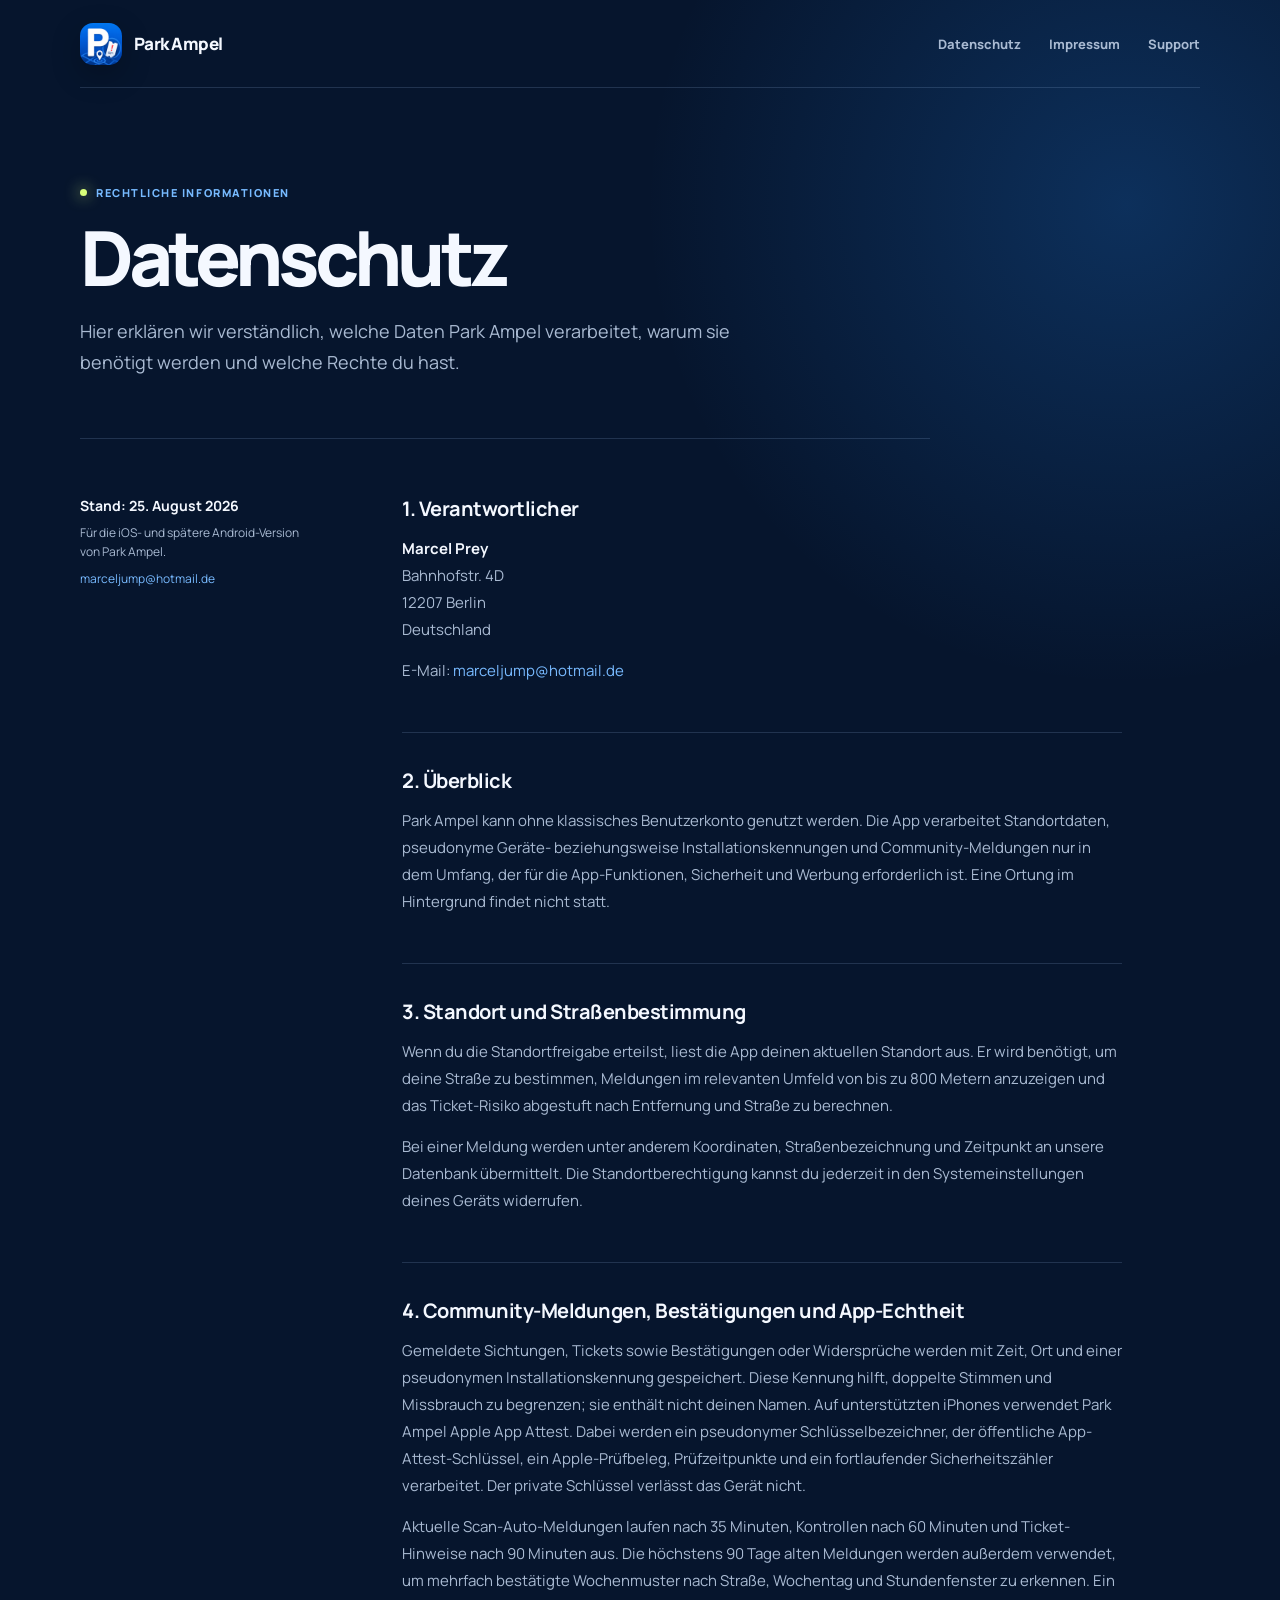
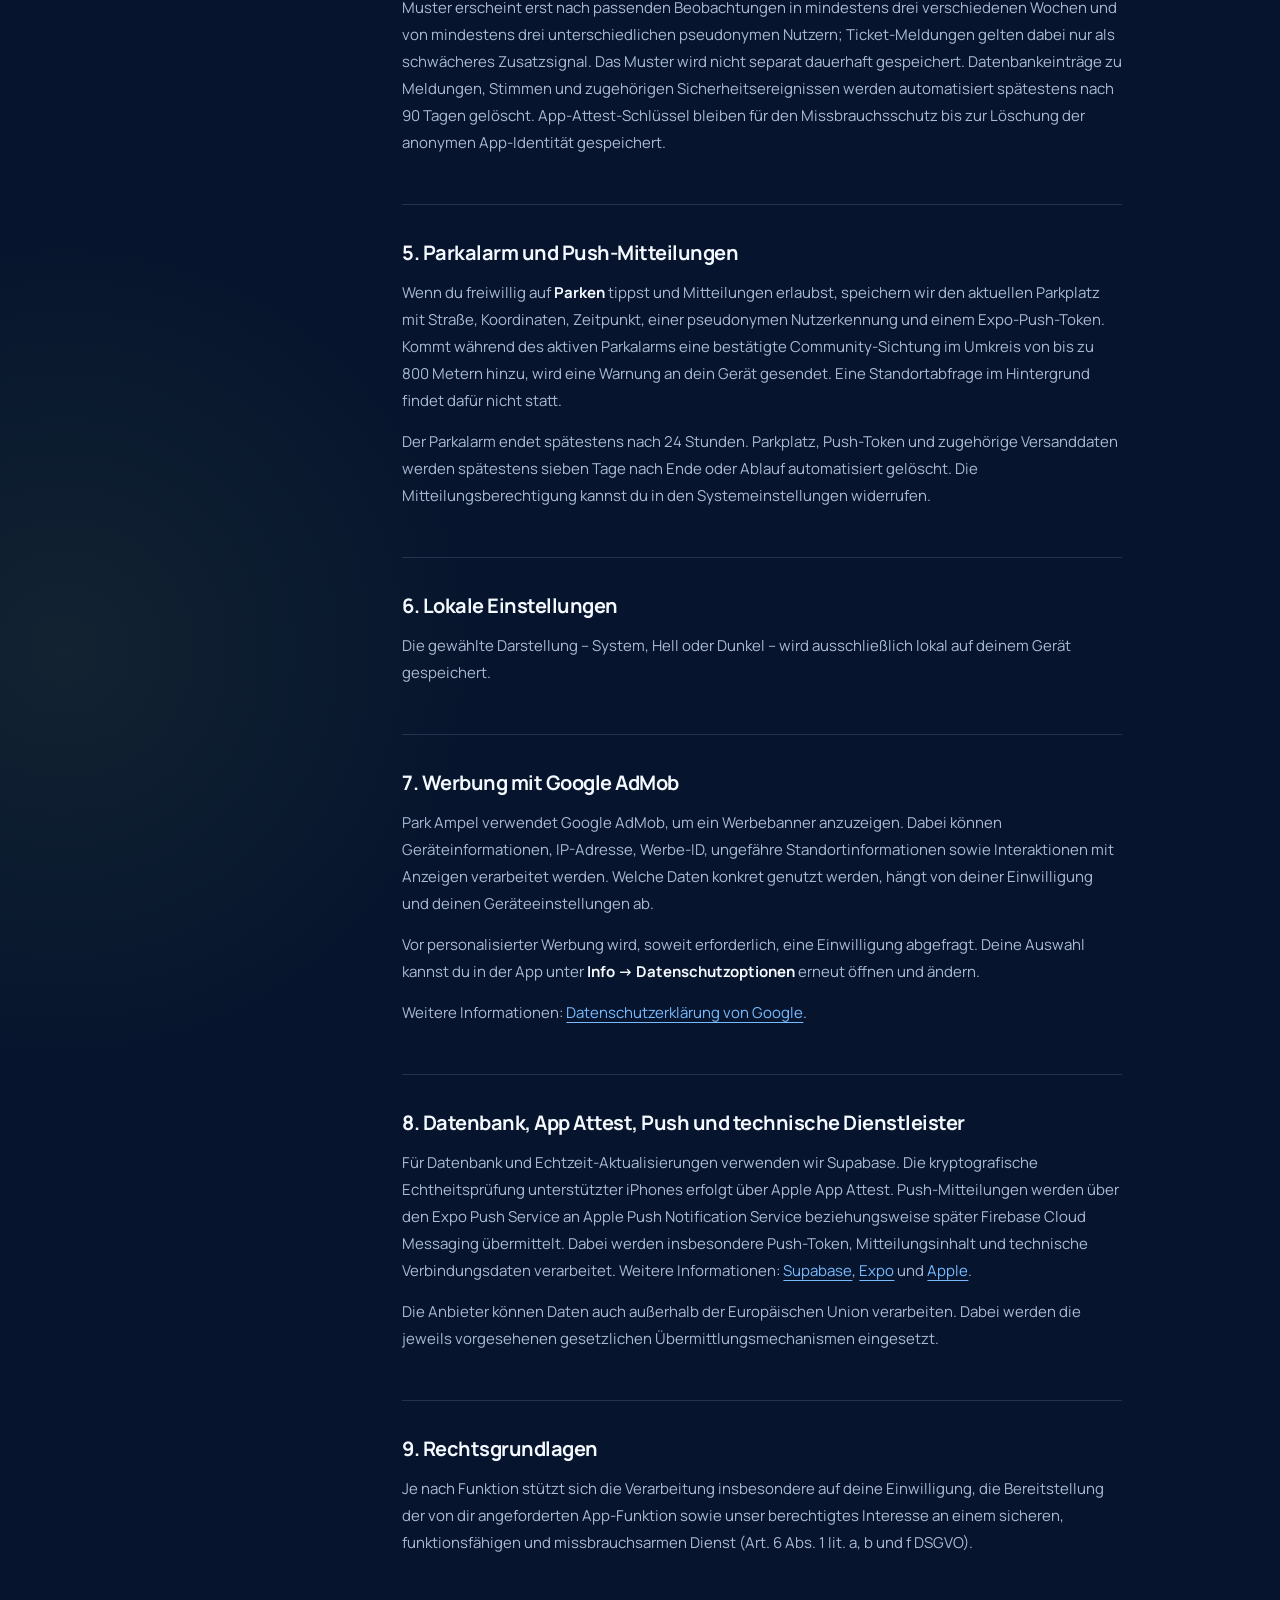
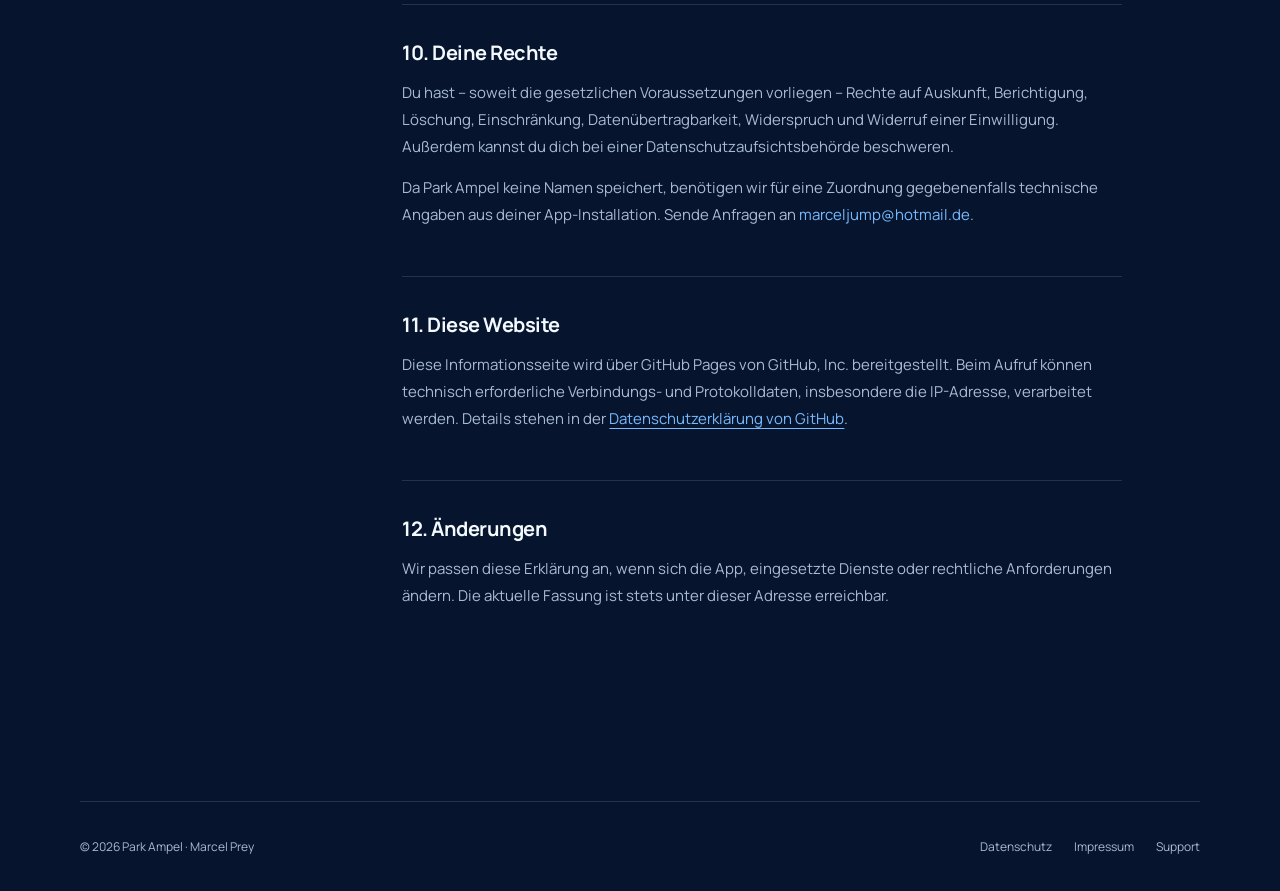
==== commit 5a43816c: "Datenschutz um App Attest und Meldezeiten ergänzen" ====
--- a/park-ampel/datenschutz.html
+++ b/park-ampel/datenschutz.html
@@ -36,11 +36,11 @@
         <section><h2>1. Verantwortlicher</h2><p><strong>Marcel Prey</strong><br>Bahnhofstr. 4D<br>12207 Berlin<br>Deutschland</p><p>E-Mail: <a href="mailto:marceljump@hotmail.de">marceljump@hotmail.de</a></p></section>
         <section><h2>2. Überblick</h2><p>Park Ampel kann ohne klassisches Benutzerkonto genutzt werden. Die App verarbeitet Standortdaten, pseudonyme Geräte- beziehungsweise Installationskennungen und Community-Meldungen nur in dem Umfang, der für die App-Funktionen, Sicherheit und Werbung erforderlich ist. Eine Ortung im Hintergrund findet nicht statt.</p></section>
         <section><h2>3. Standort und Straßenbestimmung</h2><p>Wenn du die Standortfreigabe erteilst, liest die App deinen aktuellen Standort aus. Er wird benötigt, um deine Straße zu bestimmen, Meldungen im relevanten Umfeld von bis zu 800 Metern anzuzeigen und das Ticket-Risiko abgestuft nach Entfernung und Straße zu berechnen.</p><p>Bei einer Meldung werden unter anderem Koordinaten, Straßenbezeichnung und Zeitpunkt an unsere Datenbank übermittelt. Die Standortberechtigung kannst du jederzeit in den Systemeinstellungen deines Geräts widerrufen.</p></section>
-        <section><h2>4. Community-Meldungen und Bestätigungen</h2><p>Gemeldete Sichtungen, Tickets sowie Bestätigungen oder Widersprüche werden mit Zeit, Ort und einer pseudonymen Installationskennung gespeichert. Diese Kennung hilft, doppelte Stimmen und Missbrauch zu begrenzen; sie enthält nicht deinen Namen.</p><p>Aktive Sichtungen werden in der App typischerweise für bis zu 60 Minuten berücksichtigt. Die höchstens 90 Tage alten Meldungen werden außerdem verwendet, um mehrfach bestätigte Wochenmuster nach Straße, Wochentag und Stundenfenster zu erkennen. Ein Muster erscheint erst nach passenden Beobachtungen in mindestens drei verschiedenen Wochen und wird nicht separat dauerhaft gespeichert. Datenbankeinträge zu Meldungen, Stimmen und zugehörigen Sicherheitsereignissen werden automatisiert spätestens nach 90 Tagen gelöscht.</p></section>
+        <section><h2>4. Community-Meldungen, Bestätigungen und App-Echtheit</h2><p>Gemeldete Sichtungen, Tickets sowie Bestätigungen oder Widersprüche werden mit Zeit, Ort und einer pseudonymen Installationskennung gespeichert. Diese Kennung hilft, doppelte Stimmen und Missbrauch zu begrenzen; sie enthält nicht deinen Namen. Auf unterstützten iPhones verwendet Park Ampel Apple App Attest. Dabei werden ein pseudonymer Schlüsselbezeichner, der öffentliche App-Attest-Schlüssel, ein Apple-Prüfbeleg, Prüfzeitpunkte und ein fortlaufender Sicherheitszähler verarbeitet. Der private Schlüssel verlässt das Gerät nicht.</p><p>Aktuelle Scan-Auto-Meldungen laufen nach 35 Minuten, Kontrollen nach 60 Minuten und Ticket-Hinweise nach 90 Minuten aus. Die höchstens 90 Tage alten Meldungen werden außerdem verwendet, um mehrfach bestätigte Wochenmuster nach Straße, Wochentag und Stundenfenster zu erkennen. Ein Muster erscheint erst nach passenden Beobachtungen in mindestens drei verschiedenen Wochen und von mindestens drei unterschiedlichen pseudonymen Nutzern; Ticket-Meldungen gelten dabei nur als schwächeres Zusatzsignal. Das Muster wird nicht separat dauerhaft gespeichert. Datenbankeinträge zu Meldungen, Stimmen und zugehörigen Sicherheitsereignissen werden automatisiert spätestens nach 90 Tagen gelöscht. App-Attest-Schlüssel bleiben für den Missbrauchsschutz bis zur Löschung der anonymen App-Identität gespeichert.</p></section>
         <section><h2>5. Parkalarm und Push-Mitteilungen</h2><p>Wenn du freiwillig auf <strong>Parken</strong> tippst und Mitteilungen erlaubst, speichern wir den aktuellen Parkplatz mit Straße, Koordinaten, Zeitpunkt, einer pseudonymen Nutzerkennung und einem Expo-Push-Token. Kommt während des aktiven Parkalarms eine bestätigte Community-Sichtung im Umkreis von bis zu 800 Metern hinzu, wird eine Warnung an dein Gerät gesendet. Eine Standortabfrage im Hintergrund findet dafür nicht statt.</p><p>Der Parkalarm endet spätestens nach 24 Stunden. Parkplatz, Push-Token und zugehörige Versanddaten werden spätestens sieben Tage nach Ende oder Ablauf automatisiert gelöscht. Die Mitteilungsberechtigung kannst du in den Systemeinstellungen widerrufen.</p></section>
         <section><h2>6. Lokale Einstellungen</h2><p>Die gewählte Darstellung – System, Hell oder Dunkel – wird ausschließlich lokal auf deinem Gerät gespeichert.</p></section>
         <section><h2>7. Werbung mit Google AdMob</h2><p>Park Ampel verwendet Google AdMob, um ein Werbebanner anzuzeigen. Dabei können Geräteinformationen, IP-Adresse, Werbe-ID, ungefähre Standortinformationen sowie Interaktionen mit Anzeigen verarbeitet werden. Welche Daten konkret genutzt werden, hängt von deiner Einwilligung und deinen Geräteeinstellungen ab.</p><p>Vor personalisierter Werbung wird, soweit erforderlich, eine Einwilligung abgefragt. Deine Auswahl kannst du in der App unter <strong>Info → Datenschutzoptionen</strong> erneut öffnen und ändern.</p><p>Weitere Informationen: <a class="text-link" href="https://policies.google.com/privacy" rel="noopener noreferrer">Datenschutzerklärung von Google</a>.</p></section>
-        <section><h2>8. Datenbank, Push und technische Dienstleister</h2><p>Für Datenbank und Echtzeit-Aktualisierungen verwenden wir Supabase. Push-Mitteilungen werden über den Expo Push Service an Apple Push Notification Service beziehungsweise später Firebase Cloud Messaging übermittelt. Dabei werden insbesondere Push-Token, Mitteilungsinhalt und technische Verbindungsdaten verarbeitet. Weitere Informationen: <a class="text-link" href="https://supabase.com/privacy" rel="noopener noreferrer">Supabase</a>, <a class="text-link" href="https://expo.dev/privacy" rel="noopener noreferrer">Expo</a> und <a class="text-link" href="https://www.apple.com/legal/privacy/" rel="noopener noreferrer">Apple</a>.</p><p>Die Anbieter können Daten auch außerhalb der Europäischen Union verarbeiten. Dabei werden die jeweils vorgesehenen gesetzlichen Übermittlungsmechanismen eingesetzt.</p></section>
+        <section><h2>8. Datenbank, App Attest, Push und technische Dienstleister</h2><p>Für Datenbank und Echtzeit-Aktualisierungen verwenden wir Supabase. Die kryptografische Echtheitsprüfung unterstützter iPhones erfolgt über Apple App Attest. Push-Mitteilungen werden über den Expo Push Service an Apple Push Notification Service beziehungsweise später Firebase Cloud Messaging übermittelt. Dabei werden insbesondere Push-Token, Mitteilungsinhalt und technische Verbindungsdaten verarbeitet. Weitere Informationen: <a class="text-link" href="https://supabase.com/privacy" rel="noopener noreferrer">Supabase</a>, <a class="text-link" href="https://expo.dev/privacy" rel="noopener noreferrer">Expo</a> und <a class="text-link" href="https://www.apple.com/legal/privacy/" rel="noopener noreferrer">Apple</a>.</p><p>Die Anbieter können Daten auch außerhalb der Europäischen Union verarbeiten. Dabei werden die jeweils vorgesehenen gesetzlichen Übermittlungsmechanismen eingesetzt.</p></section>
         <section><h2>9. Rechtsgrundlagen</h2><p>Je nach Funktion stützt sich die Verarbeitung insbesondere auf deine Einwilligung, die Bereitstellung der von dir angeforderten App-Funktion sowie unser berechtigtes Interesse an einem sicheren, funktionsfähigen und missbrauchsarmen Dienst (Art. 6 Abs. 1 lit. a, b und f DSGVO).</p></section>
         <section><h2>10. Deine Rechte</h2><p>Du hast – soweit die gesetzlichen Voraussetzungen vorliegen – Rechte auf Auskunft, Berichtigung, Löschung, Einschränkung, Datenübertragbarkeit, Widerspruch und Widerruf einer Einwilligung. Außerdem kannst du dich bei einer Datenschutzaufsichtsbehörde beschweren.</p><p>Da Park Ampel keine Namen speichert, benötigen wir für eine Zuordnung gegebenenfalls technische Angaben aus deiner App-Installation. Sende Anfragen an <a href="mailto:marceljump@hotmail.de">marceljump@hotmail.de</a>.</p></section>
         <section><h2>11. Diese Website</h2><p>Diese Informationsseite wird über GitHub Pages von GitHub, Inc. bereitgestellt. Beim Aufruf können technisch erforderliche Verbindungs- und Protokolldaten, insbesondere die IP-Adresse, verarbeitet werden. Details stehen in der <a class="text-link" href="https://docs.github.com/de/site-policy/privacy-policies/github-general-privacy-statement" rel="noopener noreferrer">Datenschutzerklärung von GitHub</a>.</p></section>
